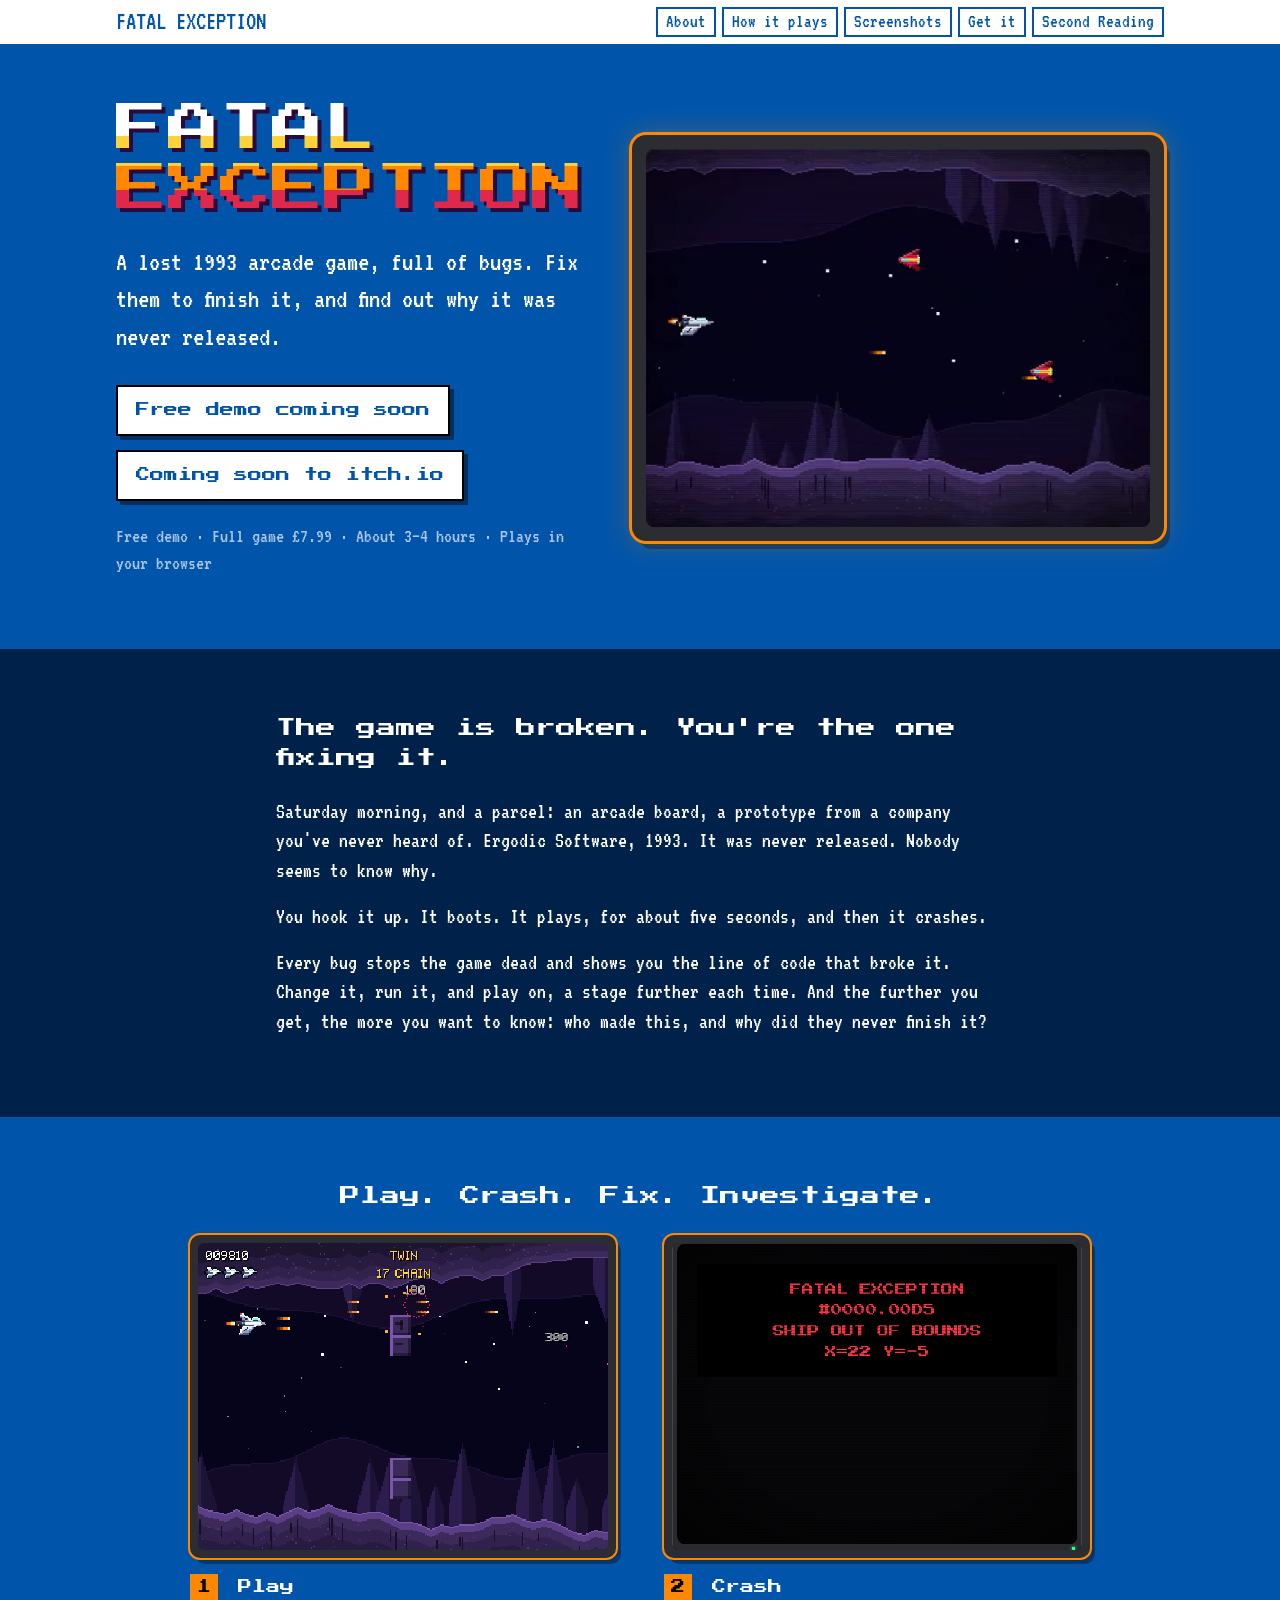
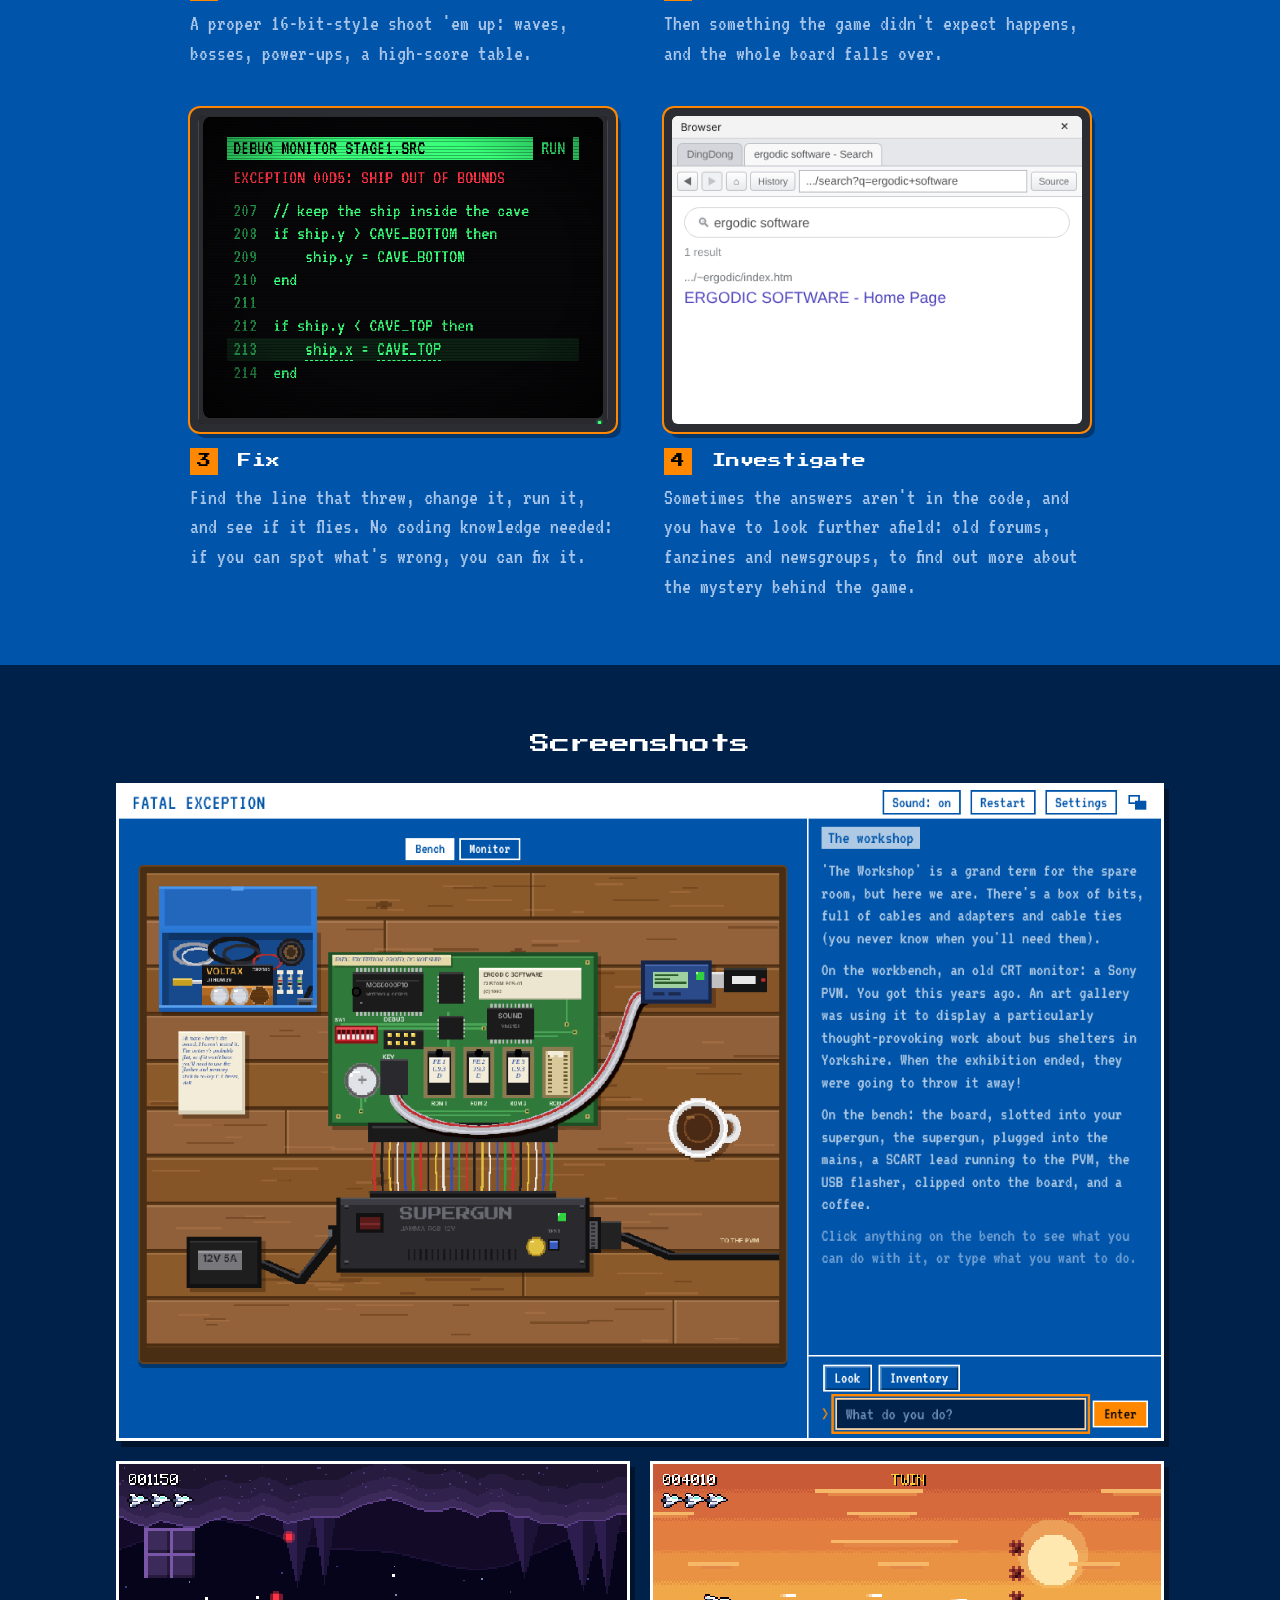
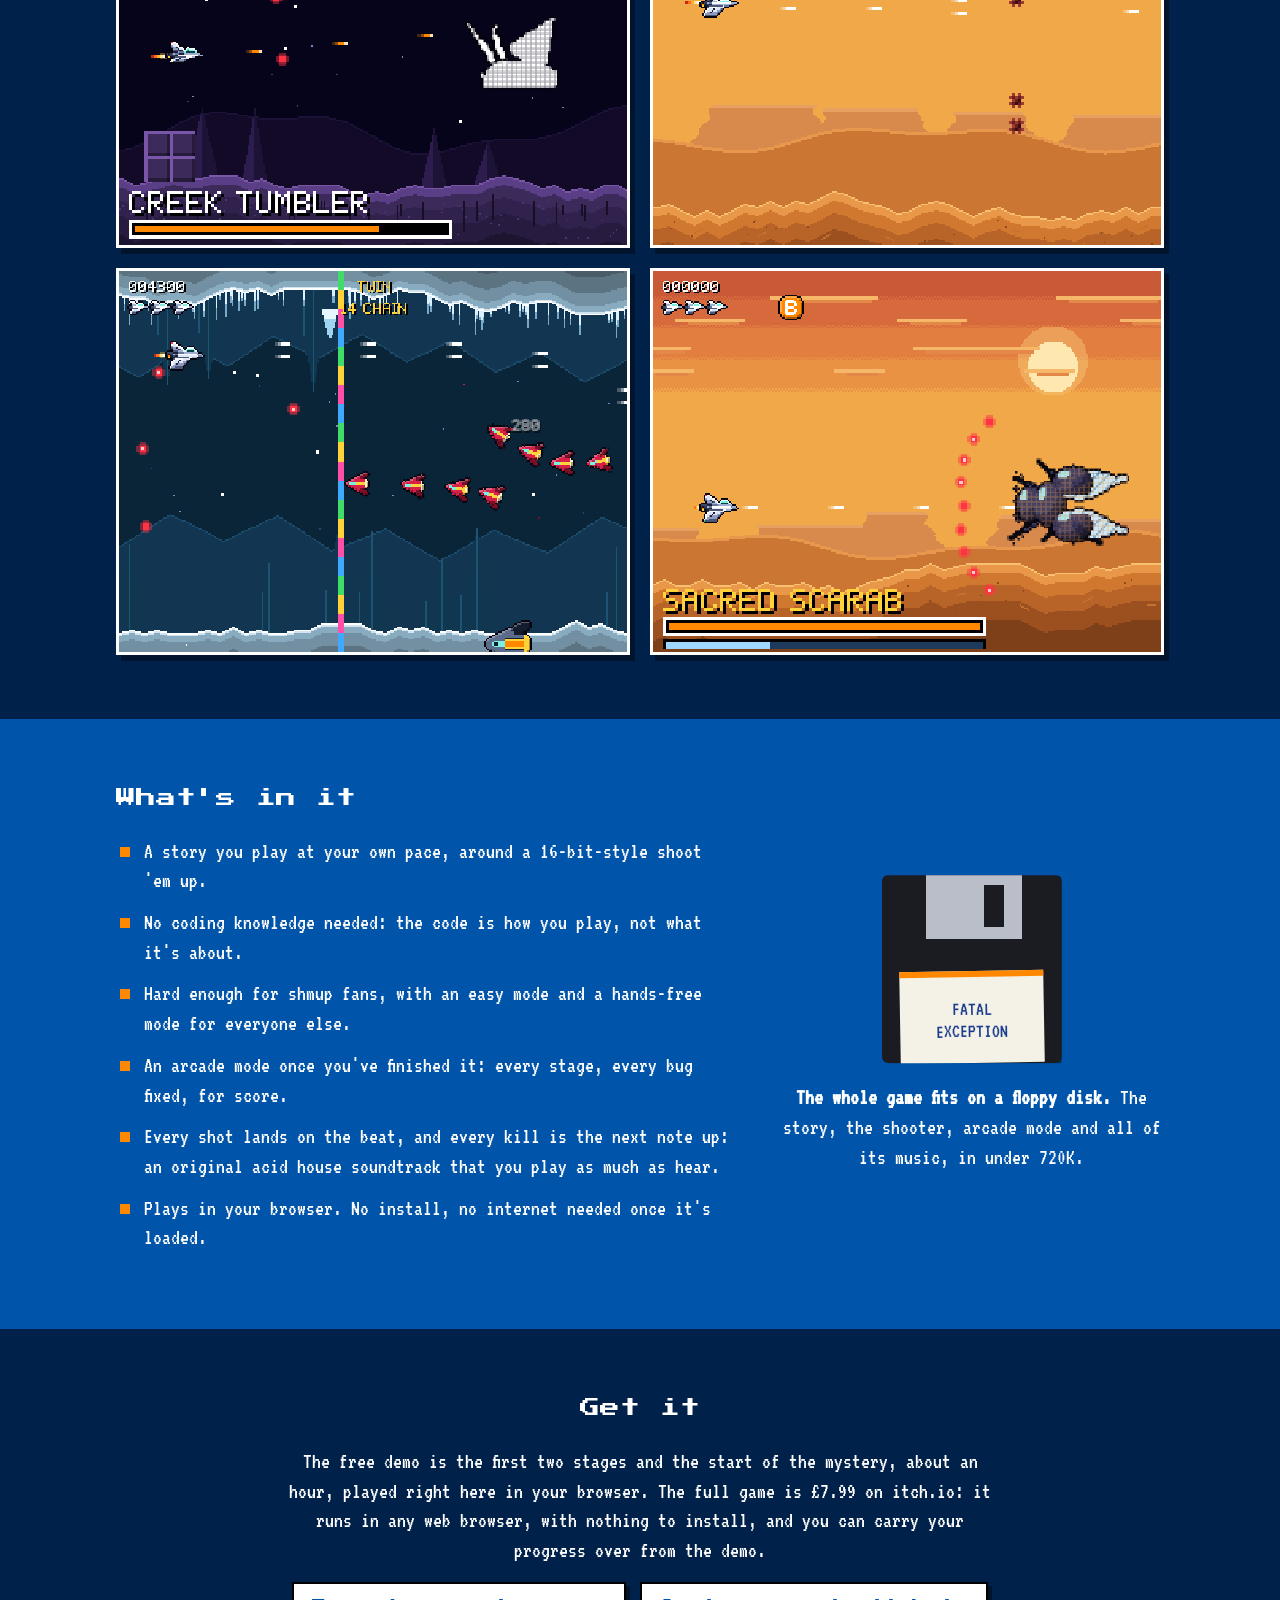
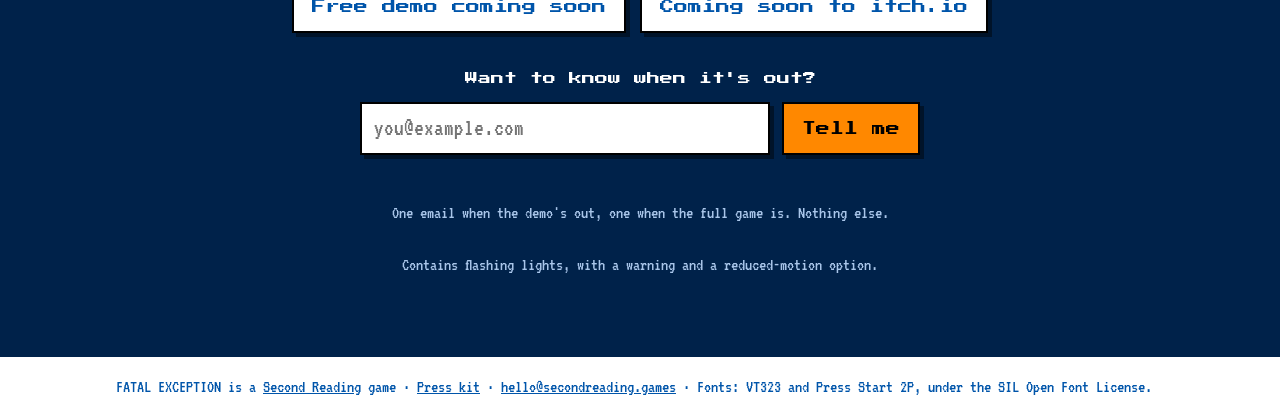
==== fatal-exception/index.html @ 5133e598 "Fatal Exception: an email sign-up under Get it The address is checked in the page (shape, and common" ====
<!DOCTYPE html>
<html lang="en-GB">
<head>
<meta charset="utf-8">
<meta name="viewport" content="width=device-width, initial-scale=1">
<title>FATAL EXCEPTION</title>
<meta name="description" content="A lost 1993 arcade game, full of bugs. Fix them to finish it, and find out why it was never released. A story game around a 16-bit-style shoot 'em up.">
<meta property="og:title" content="FATAL EXCEPTION">
<meta property="og:description" content="A lost 1993 arcade game, full of bugs. Fix them to finish it.">
<meta property="og:type" content="website">
<meta property="og:url" content="https://secondreading.games/fatal-exception/">
<meta property="og:image" content="https://secondreading.games/fatal-exception/shots/share.png">
<meta property="og:image:width" content="1200">
<meta property="og:image:height" content="630">
<meta name="twitter:card" content="summary_large_image">
<link rel="canonical" href="https://secondreading.games/fatal-exception/">
<link rel="icon" href="favicon.svg" type="image/svg+xml">
<link rel="stylesheet" href="style.css">
</head>
<body>

<header class="bar">
  <div class="wrap bar-in">
    <span class="bar-title">FATAL EXCEPTION</span>
    <nav aria-label="On this page">
      <a href="#about">About</a>
      <a href="#how">How it plays</a>
      <a href="#shots">Screenshots</a>
      <a href="#get">Get it</a>
      <a href="../">Second Reading</a>
    </nav>
  </div>
</header>

<main>

<section class="hero">
  <div class="wrap hero-in">
    <div class="hero-text">
      <h1 class="logo">FATAL<br>EXCEPTION</h1>
      <p class="tagline">A lost 1993 arcade game, full of bugs. Fix them to finish it, and find out why it was never released.</p>
      <p class="cta">
        <!-- The demo's button: tools/publish-demo.sh (the "Publish the demo" action) rewrites every
             line with data-demo on it, here and in #get, when the demo goes up or comes down. -->
        <a class="btn soon" data-demo href="#get" aria-disabled="true">Free demo coming soon</a>
        <!-- When the itch.io page is live: put its address in href, take out aria-disabled and the
             "soon" class, and change the words to "Buy it on itch.io" (and the same in #get below). -->
        <a class="btn soon" id="itch" href="#get" aria-disabled="true">Coming soon to itch.io</a>
      </p>
      <p class="facts">Free demo &middot; Full game &pound;7.99 &middot; About 3&ndash;4 hours &middot; Plays in your browser</p>
    </div>
    <figure class="crt">
      <!-- Made by tools/site-video.js in the game's repo. Silent, so it can play by itself. -->
      <video id="loop" width="640" height="480" poster="shots/title.png" autoplay muted loop playsinline preload="metadata"
        aria-label="The game on its monitor: the ship flies into the cave roof and the board crashes; one line of code is changed and run; the ship flies on, to the first boss.">
        <source src="shots/loop.webm" type="video/webm">
        <source src="shots/loop.mp4" type="video/mp4">
        <img src="shots/title.png" width="640" height="480" alt="The title screen: FATAL EXCEPTION, INSERT COIN, copyright Ergodic Software 1993.">
      </video>
    </figure>
  </div>
</section>

<section class="band" id="about">
  <div class="wrap prose">
    <h2>The game is broken. You're the one fixing it.</h2>
    <p>Saturday morning, and a parcel: an arcade board, a prototype from a company you've never heard of. Ergodic Software, 1993. It was never released. Nobody seems to know why.</p>
    <p>You hook it up. It boots. It plays, for about five seconds, and then it crashes.</p>
    <p>Every bug stops the game dead and shows you the line of code that broke it. Change it, run it, and play on, a stage further each time. And the further you get, the more you want to know: who made this, and why did they never finish it?</p>
  </div>
</section>

<section id="how">
  <div class="wrap">
    <h2 class="center">Play. Crash. Fix. Investigate.</h2>
    <ol class="steps">
      <li>
        <figure class="crt small"><img src="shots/stage1.png" width="640" height="480" loading="lazy" alt="Stage 1: the ship flies through a purple cave, shooting a wave of enemy fighters."></figure>
        <h3><span>1</span> Play</h3>
        <p>A proper 16-bit-style shoot 'em up: waves, bosses, power-ups, a high-score table.</p>
      </li>
      <li>
        <figure class="crt small"><img src="shots/crash.png" width="797" height="614" loading="lazy" alt="The monitor, black, with a red error: FATAL EXCEPTION, SHIP OUT OF BOUNDS."></figure>
        <h3><span>2</span> Crash</h3>
        <p>Then something the game didn't expect happens, and the whole board falls over.</p>
      </li>
      <li>
        <figure class="crt small"><img src="shots/fix.png" width="797" height="614" loading="lazy" alt="The debug monitor showing a few lines of simple code, one of them highlighted."></figure>
        <h3><span>3</span> Fix</h3>
        <p>Find the line that threw, change it, run it, and see if it flies. No coding knowledge needed: if you can spot what's wrong, you can fix it.</p>
      </li>
      <li>
        <figure class="crt small web"><img src="shots/search.png" width="472" height="229" loading="lazy" alt="An old web browser searching for Ergodic Software: one result, the company's home page."></figure>
        <h3><span>4</span> Investigate</h3>
        <p>Sometimes the answers aren't in the code, and you have to look further afield: old forums, fanzines and newsgroups, to find out more about the mystery behind the game.</p>
      </li>
    </ol>
  </div>
</section>

<section class="band" id="shots">
  <div class="wrap">
    <h2 class="center">Screenshots</h2>
    <div class="gallery">
      <a href="shots/bench.png" class="wide"><img src="shots/bench.png" width="1280" height="800" loading="lazy" alt="The workbench from above: the arcade board, a supergun, a USB flasher, a box of bits and a coffee, with the story told alongside."></a>
      <a href="shots/boss1.png" class="crt-link"><img src="shots/boss1.png" width="640" height="480" loading="lazy" alt="Stage 1's boss, the Creek Tumbler, a pale cave snail, with its health bar along the bottom."></a>
      <a href="shots/desert.png" class="crt-link"><img src="shots/desert.png" width="640" height="480" loading="lazy" alt="Stage 2, the desert at sunset: a wall of mines with a gap in the middle."></a>
      <a href="shots/ice.png" class="crt-link"><img src="shots/ice.png" width="640" height="480" loading="lazy" alt="Stage 3, an ice cavern with icicles, and a band of colours sweeping across the screen."></a>
      <a href="shots/boss2.png" class="crt-link"><img src="shots/boss2.png" width="640" height="480" loading="lazy" alt="Stage 2's boss, the Sacred Scarab, wing cases open, spraying an arc of shots."></a>
    </div>
  </div>
</section>

<section id="features">
  <div class="wrap two">
    <div class="prose">
      <h2>What's in it</h2>
      <ul class="ticks">
        <li>A story you play at your own pace, around a 16-bit-style shoot 'em up.</li>
        <li>No coding knowledge needed: the code is how you play, not what it's about.</li>
        <li>Hard enough for shmup fans, with an easy mode and a hands-free mode for everyone else.</li>
        <li>An arcade mode once you've finished it: every stage, every bug fixed, for score.</li>
        <li>Every shot lands on the beat, and every kill is the next note up: an original acid house soundtrack that you play as much as hear.</li>
        <li>Plays in your browser. No install, no internet needed once it's loaded.</li>
      </ul>
    </div>
    <aside class="floppy" aria-label="Size">
      <div class="disk" aria-hidden="true"><span class="shutter"></span><span class="label">FATAL<br>EXCEPTION</span></div>
      <p><strong>The whole game fits on a floppy disk.</strong> The story, the shooter, arcade mode and all of its music, in under 720K.</p>
    </aside>
  </div>
</section>

<section class="band" id="get">
  <div class="wrap prose center">
    <h2>Get it</h2>
    <p>The free demo is the first two stages and the start of the mystery, about an hour, played right here in your browser. The full game is &pound;7.99 on itch.io: it runs in any web browser, with nothing to install, and you can carry your progress over from the demo.</p>
    <p class="cta">
      <a class="btn soon" data-demo href="#get" aria-disabled="true">Free demo coming soon</a>
      <a class="btn soon" href="#get" aria-disabled="true">Coming soon to itch.io</a>
    </p>
    <!-- The sign-up: each address is emailed to hello@secondreading.games by FormSubmit (formsubmit.co),
         a form-to-email relay; there's no list anywhere but that inbox. The script at the foot of the
         page checks the address and sends it without leaving the page; without scripts it posts as
         an ordinary form and comes back to #signed-up. -->
    <form class="signup" id="signup" action="https://formsubmit.co/hello@secondreading.games" method="POST" novalidate>
      <label for="signup-email">Want to know when it's out?</label>
      <div class="signup-row">
        <input type="email" id="signup-email" name="email" required autocomplete="email" inputmode="email" maxlength="254" placeholder="you@example.com" aria-describedby="signup-msg signup-note">
        <button class="btn" type="submit">Tell me</button>
      </div>
      <input type="hidden" name="_subject" value="Fatal Exception sign-up">
      <input type="hidden" name="_template" value="table">
      <input type="hidden" name="_captcha" value="false">
      <input type="hidden" name="_next" value="https://secondreading.games/fatal-exception/#signed-up">
      <input type="text" name="_honey" class="honey" tabindex="-1" autocomplete="off" aria-hidden="true">
      <p class="signup-msg" id="signup-msg" role="status" aria-live="polite"></p>
      <p class="small" id="signup-note">One email when the demo's out, one when the full game is. Nothing else.</p>
    </form>
    <p class="signed-up" id="signed-up">You're on the list. Thanks!</p>
    <p class="small">Contains flashing lights, with a warning and a reduced-motion option.</p>
  </div>
</section>

</main>

<footer class="foot">
  <div class="wrap">
    <p>FATAL EXCEPTION is a <a href="../">Second Reading</a> game &middot; <a href="press/">Press kit</a> &middot; <a href="mailto:hello@secondreading.games">hello@secondreading.games</a> &middot; Fonts: VT323 and Press Start 2P, under the SIL Open Font License.</p>
  </div>
</footer>

<script>
// Anyone who's asked for less motion gets the title screen, and a play button.
(function(){ var v = document.getElementById('loop');
  if(v && matchMedia('(prefers-reduced-motion: reduce)').matches){ v.removeAttribute('autoplay'); v.pause(); v.controls = true; } })();

// The sign-up: check the address, then send it without leaving the page.
(function(){
  var form = document.getElementById('signup'); if(!form || !window.fetch) return;
  var box = document.getElementById('signup-email'), msg = document.getElementById('signup-msg'), btn = form.querySelector('button');
  // Slips worth catching before they go: a mistyped ending or a well-known domain a letter out.
  var ENDS = {con:'com', cmo:'com', ocm:'com', vom:'com', comm:'com', coma:'com', 'co.k':'co.uk', 'co,uk':'co.uk', couk:'co.uk', nte:'net', ent:'net', ogr:'org'};
  var DOMAINS = {'gamil.com':'gmail.com', 'gmial.com':'gmail.com', 'gmai.com':'gmail.com', 'gmail.co':'gmail.com', 'gnail.com':'gmail.com', 'googlemail.co':'googlemail.com',
    'hotmial.com':'hotmail.com', 'hotmai.com':'hotmail.com', 'hotmail.co':'hotmail.com', 'outlok.com':'outlook.com', 'outloo.com':'outlook.com',
    'yaho.com':'yahoo.com', 'yahooo.com':'yahoo.com', 'icloud.co':'icloud.com', 'iclod.com':'icloud.com'};
  function say(text, bad){ msg.textContent = text; msg.className = 'signup-msg' + (bad ? ' bad' : ''); box.setAttribute('aria-invalid', bad ? 'true' : 'false'); }
  // What's wrong with it, or '' if it looks like an address. (Only its owner can prove it's real.)
  function wrong(v){
    if(!v) return 'Type your email address first.';
    if(/\s/.test(v)) return "There's a space in that.";
    if(v.split('@').length !== 2) return 'That needs one @ in it, like you@example.com.';
    var name = v.split('@')[0], dom = v.split('@')[1];
    if(!name) return "There's nothing before the @.";
    if(!/^[a-z0-9.!#$%&'*+\/=?^_`{|}~-]+$/i.test(name) || /^\.|\.$|\.\./.test(name)) return "The part before the @ doesn't look right.";
    if(!/^[a-z0-9-]+(\.[a-z0-9-]+)+$/i.test(dom) || /(^|\.)-|-(\.|$)/.test(dom) || !/\.[a-z]{2,}$/i.test(dom)) return "The part after the @ doesn't look right: it should end like example.com.";
    if(DOMAINS[dom]) return 'Did you mean ' + name + '@' + DOMAINS[dom] + '?';
    for(var e in ENDS) if(dom.slice(-e.length - 1) === '.' + e) return 'Did you mean ' + name + '@' + dom.slice(0, -e.length) + ENDS[e] + '?';
    return '';
  }
  box.addEventListener('input', function(){ if(msg.className.indexOf('bad') >= 0) say(''); });
  form.addEventListener('submit', function(ev){
    ev.preventDefault();
    var v = box.value.trim().toLowerCase(), w = wrong(v);
    if(w){ say(w, true); box.focus(); return; }
    if(form.elements._honey.value) return say("You're on the list. Thanks!");      // a robot: say nothing's wrong, send nothing
    box.value = v; btn.disabled = true; say('Sending...');
    fetch(form.action.replace('formsubmit.co/', 'formsubmit.co/ajax/'), {method: 'POST', headers: {'Content-Type': 'application/json', 'Accept': 'application/json'},
      body: JSON.stringify({email: v, _subject: form.elements._subject.value, _template: 'table', _captcha: 'false'})})
      .then(function(r){ return r.json().then(function(j){ if(!r.ok || String(j.success) !== 'true') throw new Error(j.message || r.status); }); })
      .then(function(){ form.hidden = true; var done = document.getElementById('signed-up'); done.className = 'signed-up show'; done.setAttribute('role', 'status'); })
      .catch(function(){ btn.disabled = false; say("That didn't send. Try again in a moment, or email hello@secondreading.games.", true); });
  });
})();
</script>

</body>
</html>
---- fatal-exception/style.css ----
/* FATAL EXCEPTION promo page. The game's own look: Amiga Workbench blue, white and orange,
   VT323 for text and Press Start 2P for arcade lettering (fonts/, SIL Open Font License). */
@font-face{font-family:'VT323';font-display:swap;src:url(fonts/vt323-latin-400-normal.woff2) format('woff2')}
@font-face{font-family:'Press Start 2P';font-display:swap;src:url(fonts/press-start-2p-latin-400-normal.woff2) format('woff2')}

:root{
  --blue:#0055aa; --deep:#00224a; --white:#ffffff; --orange:#ff8800; --dim:#a9c6ea;
  --crt:#0b0b0f; --bezel:#2b2d33;
}
*{box-sizing:border-box}
html{background:var(--blue);scroll-behavior:smooth;font-variant-ligatures:none}
@media (prefers-reduced-motion: reduce){ html{scroll-behavior:auto} }
body{margin:0;background:var(--blue);color:var(--white);font:22px/1.35 'VT323',ui-monospace,monospace}
img{max-width:100%;height:auto;display:block}
a{color:var(--white)}
a:focus-visible,.btn:focus-visible{outline:3px solid var(--orange);outline-offset:3px}
.wrap{max-width:1080px;margin:0 auto;padding:0 16px}
h2{font-family:'Press Start 2P',monospace;font-size:20px;line-height:1.5;font-weight:400;margin:0 0 24px}
h3{font-family:'Press Start 2P',monospace;font-size:14px;font-weight:400;margin:16px 0 8px}
.center{text-align:center}
.small{font-size:18px;color:var(--dim)}
section{padding:64px 0}
.band{background:var(--deep)}

/* The title bar, like the game's. */
.bar{background:var(--white);color:var(--blue);position:sticky;top:0;z-index:2}
.bar-in{display:flex;align-items:center;gap:16px;min-height:44px}
.bar-title{font-size:26px;flex:1;white-space:nowrap}
.bar nav{display:flex;gap:6px;flex-wrap:wrap;justify-content:flex-end}
.bar nav a{color:var(--blue);text-decoration:none;border:2px solid var(--blue);padding:0 8px;font-size:19px}
.bar nav a:hover{background:var(--blue);color:var(--white)}

/* The hero: the logo lettered like the title screen's, and the title screen on a CRT. */
.hero{padding:56px 0 72px}
.hero-in{display:grid;grid-template-columns:1fr 1.15fr;gap:48px;align-items:center}
.logo{font-family:'Press Start 2P',monospace;font-weight:400;font-size:52px;line-height:1.15;margin:0 0 24px;
  background:linear-gradient(#fff 0 30%,#ffd23c 30% 55%,#ff8800 55% 75%,#e0284a 75%);
  -webkit-background-clip:text;background-clip:text;color:transparent;
  filter:drop-shadow(4px 4px 0 #2a0a3a)}
.tagline{font-size:28px;margin:0 0 28px}
.cta{margin:0;display:flex;flex-wrap:wrap;gap:14px}
.center .cta{justify-content:center}
.facts{margin:22px 0 0;font-size:20px;color:var(--dim)}
.btn{display:inline-block;font-family:'Press Start 2P',monospace;font-size:14px;text-decoration:none;
  background:var(--orange);color:#000;padding:14px 18px;border:2px solid #000;box-shadow:4px 4px 0 rgba(0,0,0,.45)}
.btn:hover{transform:translate(-1px,-1px);box-shadow:5px 5px 0 rgba(0,0,0,.45)}
.btn.soon{background:var(--white);color:var(--blue);cursor:default}
.btn.soon:hover{transform:none;box-shadow:4px 4px 0 rgba(0,0,0,.45)}

/* A CRT frame round the game's own screenshots. */
.crt{margin:0;background:var(--bezel);padding:14px;border-radius:14px;
  box-shadow:0 0 0 3px var(--orange),0 0 28px rgba(255,136,0,.35),6px 8px 0 rgba(0,0,0,.35)}
.crt img{border-radius:8px;image-rendering:pixelated;width:100%;background:var(--crt)}
.crt video{display:block;width:100%;height:auto;aspect-ratio:4/3;border-radius:8px;background:var(--crt)}
.crt.small{padding:8px;border-radius:10px;box-shadow:0 0 0 2px var(--orange),5px 6px 0 rgba(0,0,0,.35)}
.crt.small img{aspect-ratio:4/3;object-fit:cover;border-radius:6px}
/* The browser shot is a strip off the top of the page: the rest of the page is white. */
.crt.small.web img{object-fit:contain;object-position:top;background:#fff;image-rendering:auto}

.prose{max-width:760px}
.prose.center{margin:0 auto}
.prose p{margin:0 0 16px}
#about .prose{margin:0 auto}

/* Play. Crash. Fix. */
.steps{list-style:none;margin:0 auto;padding:0;display:grid;grid-template-columns:repeat(2,1fr);gap:40px 48px;max-width:900px}
.steps h3 span{display:inline-block;background:var(--orange);color:#000;padding:4px 7px;margin-right:6px}
.steps p{margin:0;color:var(--dim)}

/* Screenshots. */
.gallery{display:grid;grid-template-columns:repeat(2,1fr);gap:20px}
.gallery a{display:block;border:3px solid var(--white);box-shadow:5px 6px 0 rgba(0,0,0,.4);background:#000}
.gallery a:hover{border-color:var(--orange)}
.gallery .wide{grid-column:1/-1}
.gallery .crt-link img{image-rendering:pixelated;width:100%}

/* What's in it, and the floppy. */
.two{display:grid;grid-template-columns:1.6fr 1fr;gap:48px;align-items:center}
.ticks{list-style:none;padding:0;margin:0}
.ticks li{padding-left:28px;position:relative;margin:0 0 12px}
.ticks li::before{content:'';position:absolute;left:4px;top:.45em;width:10px;height:10px;background:var(--orange)}
.floppy{text-align:center}
.floppy p{margin:20px 0 0}
.disk{position:relative;width:180px;height:188px;margin:0 auto;background:#1b1b22;border-radius:6px 6px 6px 6px;
  box-shadow:6px 8px 0 rgba(0,0,0,.35);clip-path:polygon(0 0,100% 0,100% 100%,0 100%,0 8%)}
.disk .shutter{position:absolute;left:44px;top:0;width:96px;height:64px;background:#b9bec8}
.disk .shutter::after{content:'';position:absolute;left:58px;top:10px;width:20px;height:42px;background:#1b1b22}
.disk .label{position:absolute;left:18px;right:18px;bottom:0;height:92px;background:#f4f1e6;color:#1d3d8f;
  font:20px/1.1 'VT323',monospace;display:flex;align-items:center;justify-content:center;transform:rotate(-1deg);
  border-top:6px solid var(--orange)}

.foot{background:var(--white);color:var(--blue);padding:18px 0;font-size:18px}
.foot p{margin:0}

@media (max-width:860px){
  .hero-in,.two{grid-template-columns:1fr;gap:32px}
  .steps{grid-template-columns:1fr;max-width:480px;margin:0 auto}
  .logo{font-size:38px}
}
@media (max-width:560px){
  body{font-size:20px}
  section{padding:44px 0}
  .bar-in{flex-wrap:wrap;padding-top:6px;padding-bottom:6px}
  .bar-title{font-size:22px}
  .logo{font-size:28px}
  .tagline{font-size:24px}
  h2{font-size:15px}
  .gallery{grid-template-columns:1fr}
  .btn{font-size:12px}
}
.foot a{color:var(--blue)}

/* The press kit. */
.kit{max-width:860px;margin:0 auto}
.kit h2{margin-top:48px}
.kit h2:first-child{margin-top:0}
.kit dl{display:grid;grid-template-columns:max-content 1fr;gap:6px 24px;margin:0}
.kit dt{color:var(--dim)}
.kit dd{margin:0}
.kit .gallery{margin-top:8px}
.kit ul{padding-left:22px;margin:0 0 16px}
@media (max-width:560px){ .kit dl{grid-template-columns:1fr;gap:0} .kit dd{margin:0 0 10px} }

/* The sign-up. */
.signup{margin:36px auto 28px;max-width:560px}
.signup label{display:block;font-family:'Press Start 2P',monospace;font-size:13px;line-height:1.5;margin:0 0 14px}
.signup-row{display:flex;gap:12px;flex-wrap:wrap;justify-content:center}
.signup input[type=email]{flex:1 1 260px;min-width:0;font:24px/1.2 'VT323',ui-monospace,monospace;padding:10px 12px;color:#000;background:var(--white);
  border:2px solid #000;box-shadow:4px 4px 0 rgba(0,0,0,.45);border-radius:0}
.signup input[type=email]:focus-visible{outline:3px solid var(--orange);outline-offset:3px}
.signup input[aria-invalid=true]{border-color:#e0284a}
.signup button{cursor:pointer}
.signup button:disabled{opacity:.6;cursor:default}
.signup-msg{min-height:1.35em;margin:14px 0 6px}
.signup-msg.bad{color:#ffd23c}
.signup .honey{position:absolute;left:-9999px;width:1px;height:1px;opacity:0}
.signed-up{display:none;font-family:'Press Start 2P',monospace;font-size:14px;line-height:1.6;color:#ffd23c;margin:36px 0 28px}
.signed-up:target,.signed-up.show{display:block}
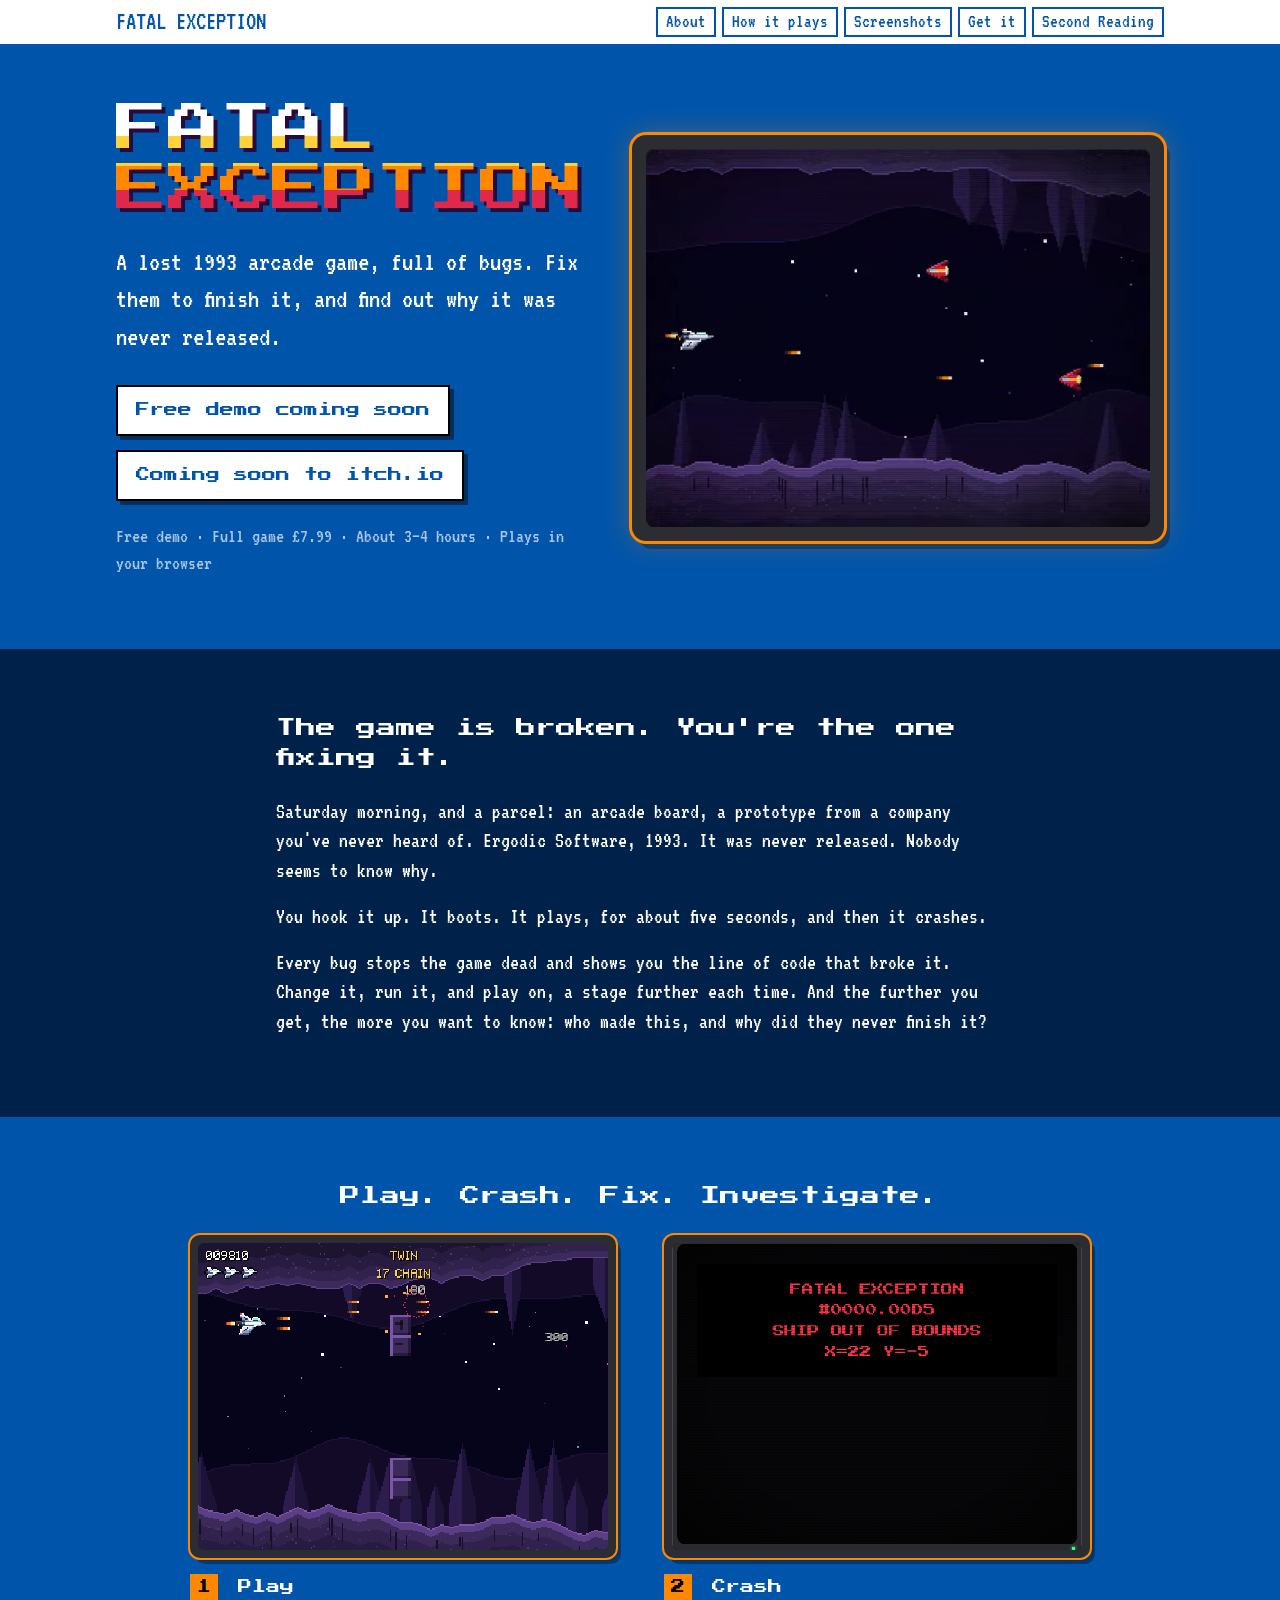
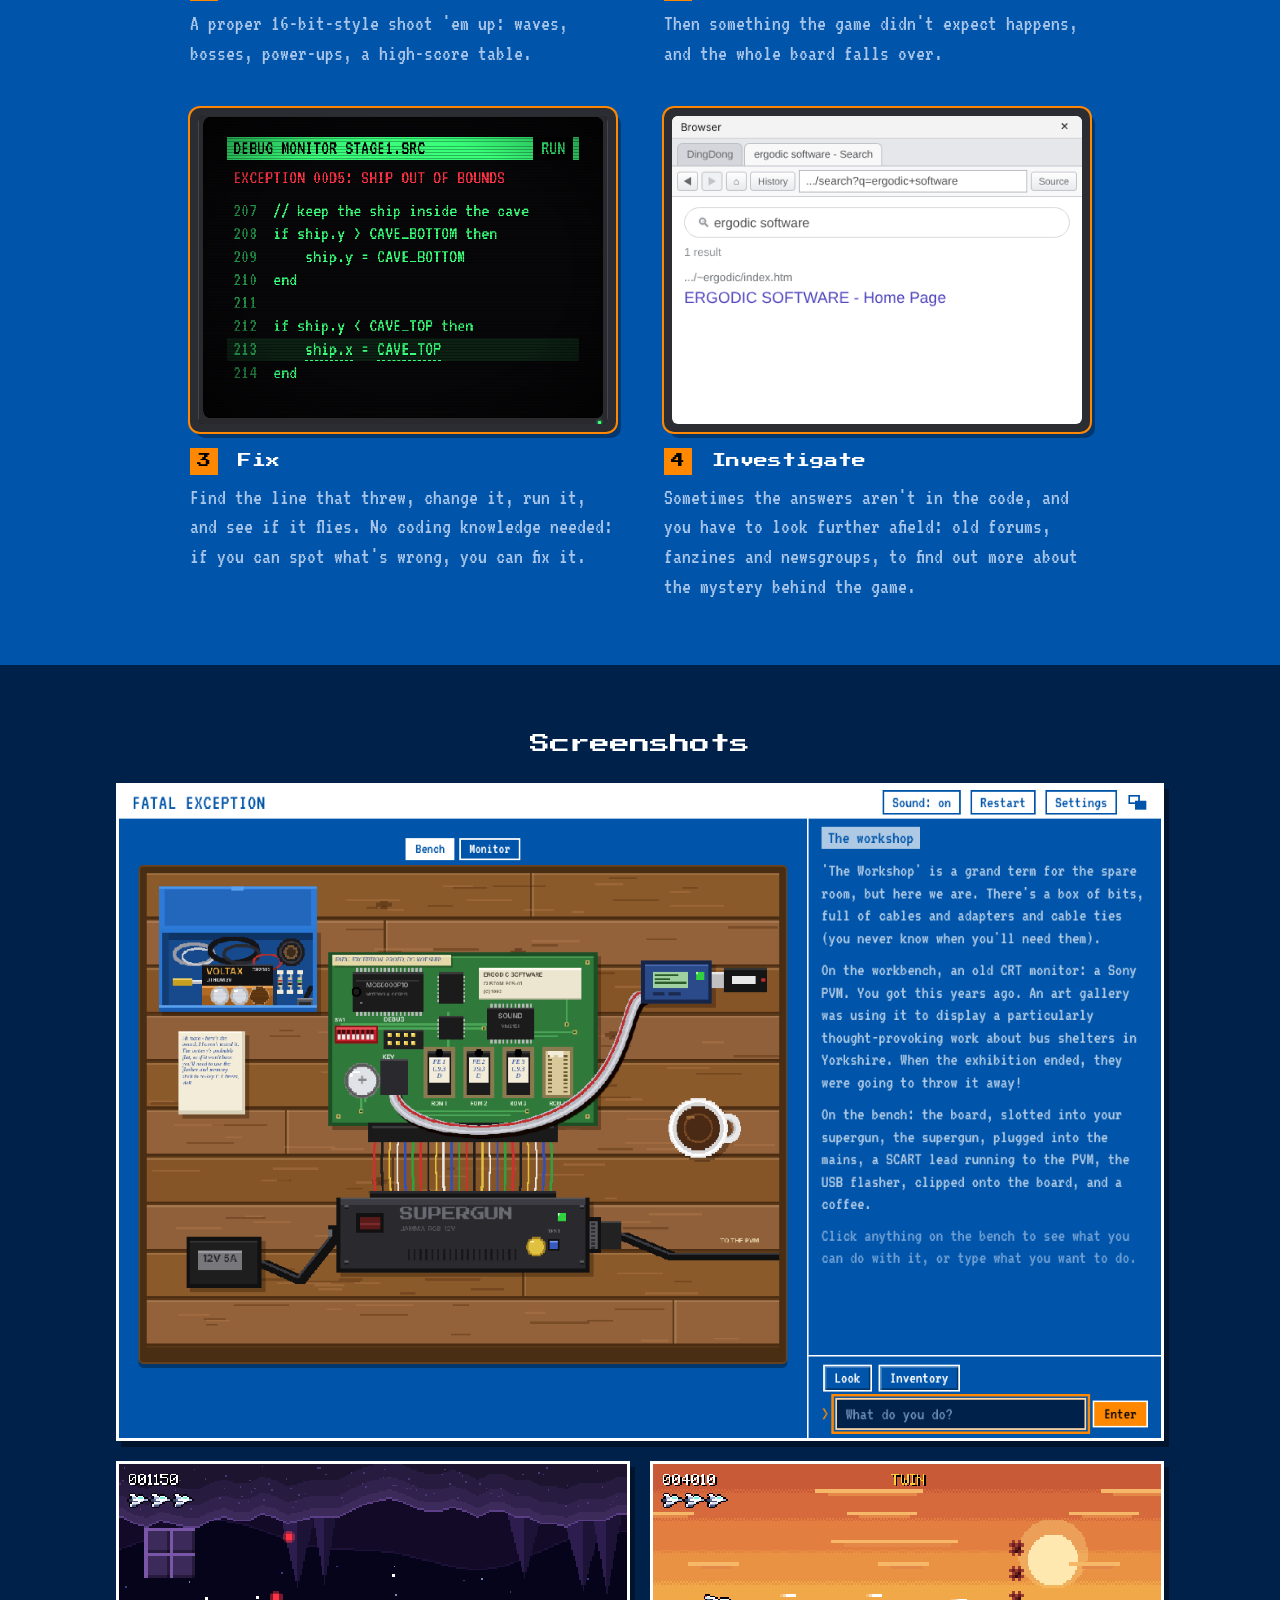
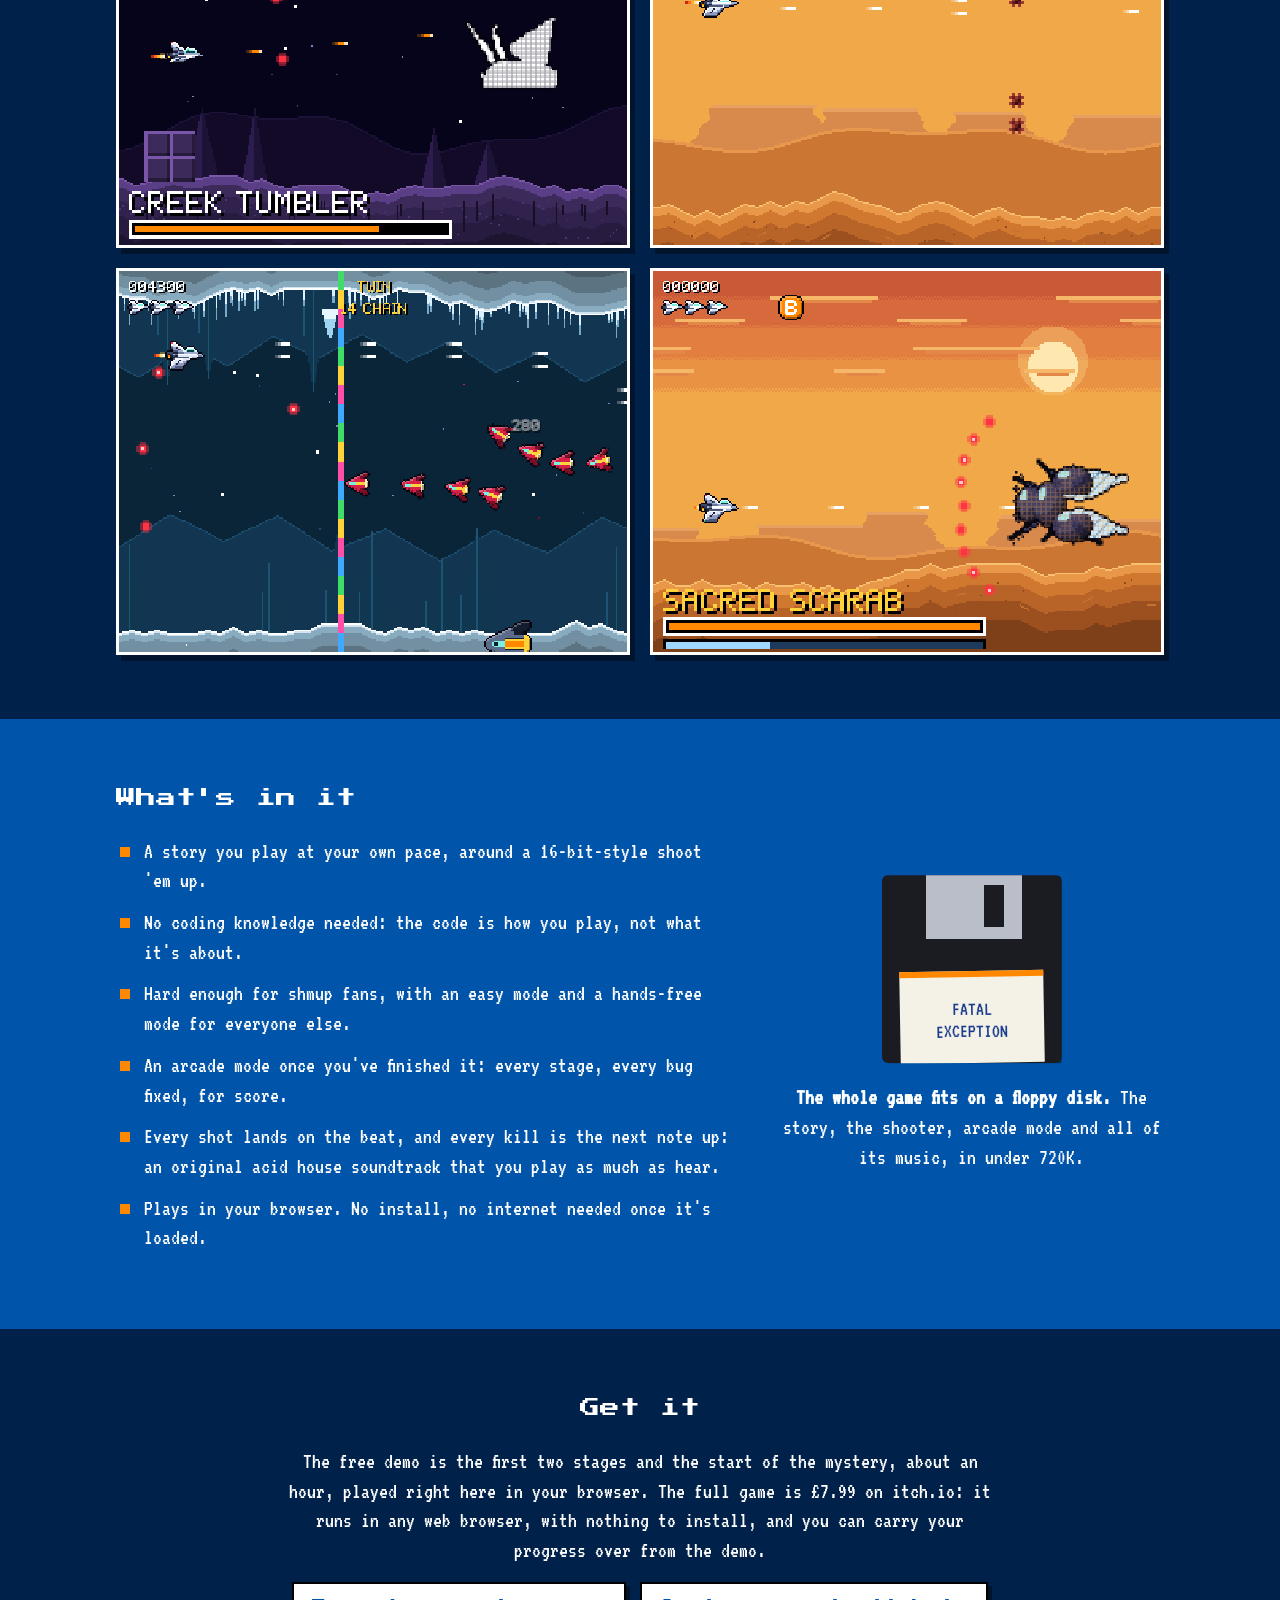
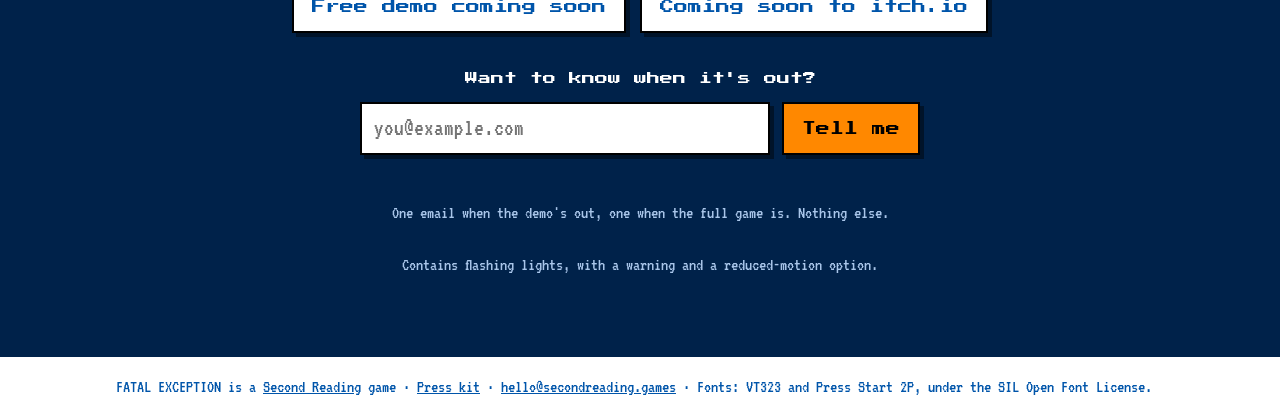
==== commit f265c8b0: "Sign-up: FormSubmit's alias in place of the address Co-Authored-By: Claude Fable 5.2 <noreply@anthro" ====
--- a/fatal-exception/index.html
+++ b/fatal-exception/index.html
@@ -143,7 +143,7 @@
          a form-to-email relay; there's no list anywhere but that inbox. The script at the foot of the
          page checks the address and sends it without leaving the page; without scripts it posts as
          an ordinary form and comes back to #signed-up. -->
-    <form class="signup" id="signup" action="https://formsubmit.co/hello@secondreading.games" method="POST" novalidate>
+    <form class="signup" id="signup" action="https://formsubmit.co/09f0350fe349dd88ffb7ffee1317fd36" method="POST" novalidate>
       <label for="signup-email">Want to know when it's out?</label>
       <div class="signup-row">
         <input type="email" id="signup-email" name="email" required autocomplete="email" inputmode="email" maxlength="254" placeholder="you@example.com" aria-describedby="signup-msg signup-note">
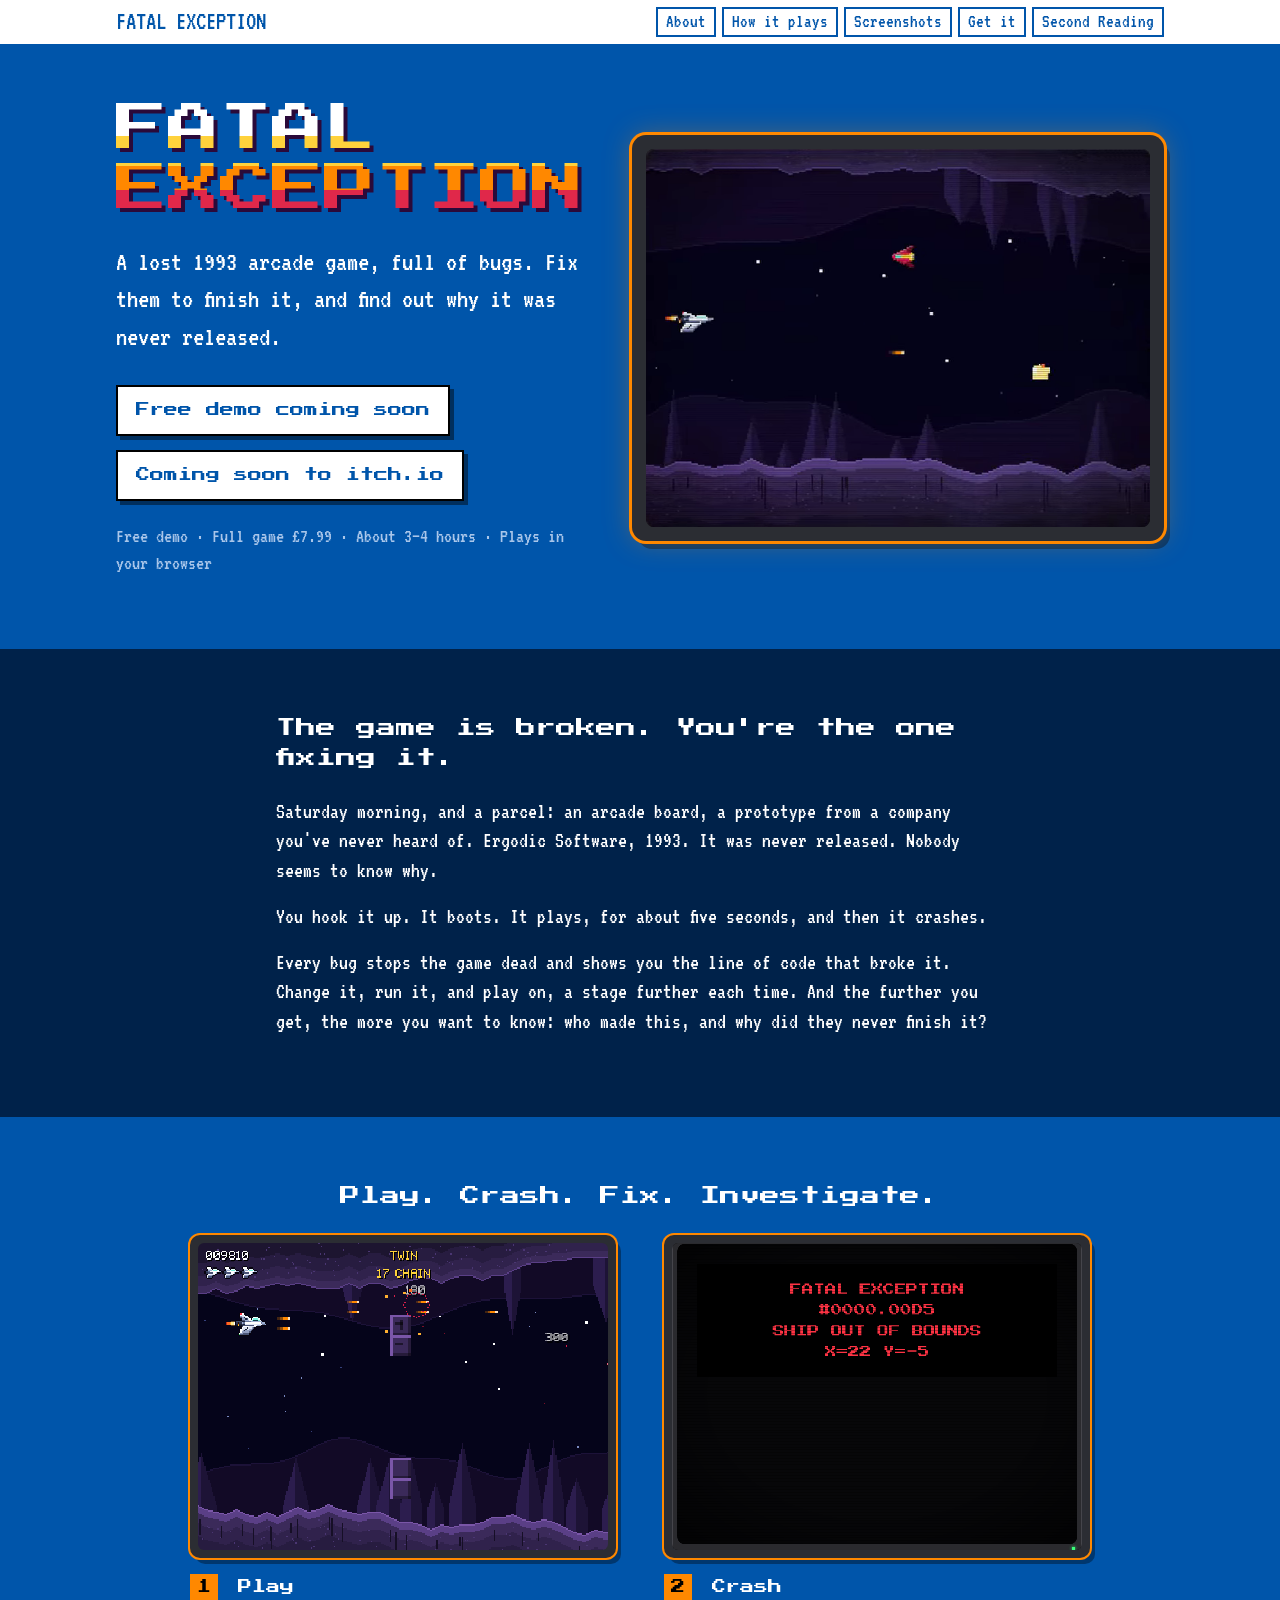
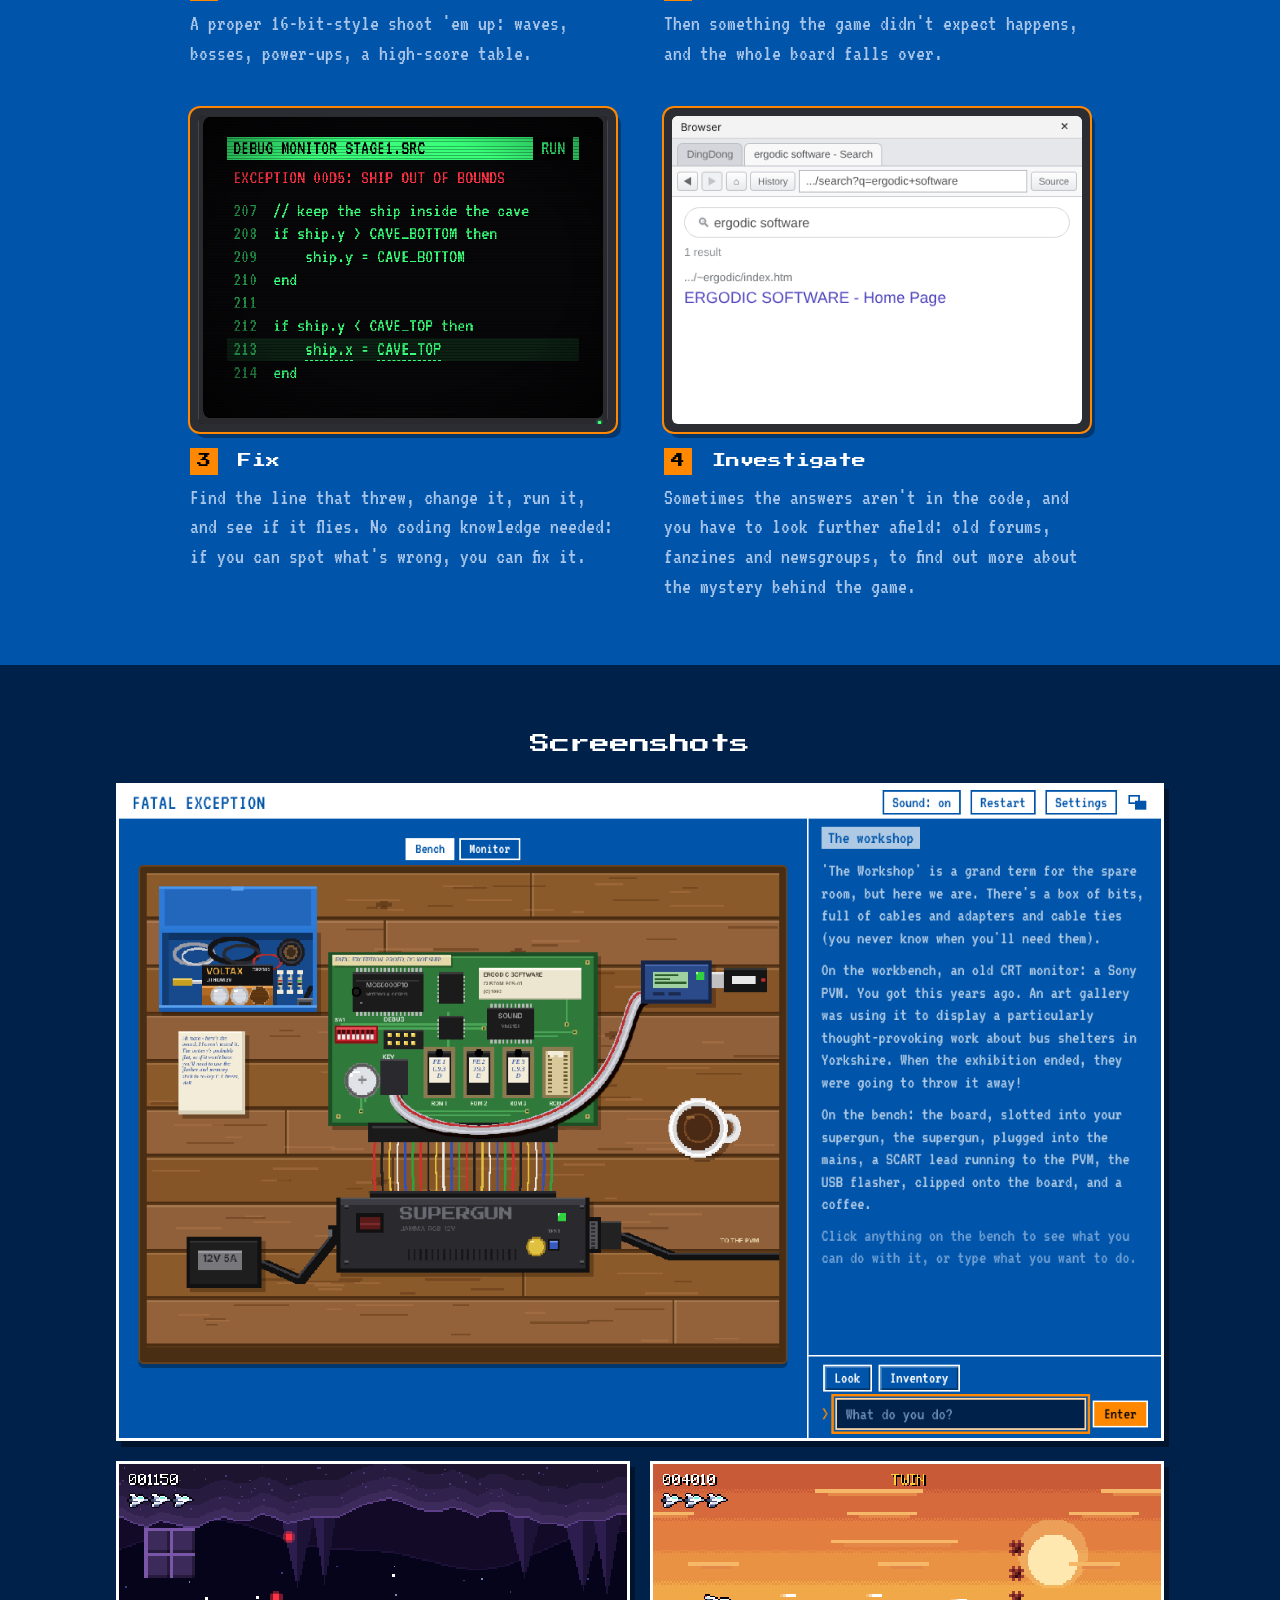
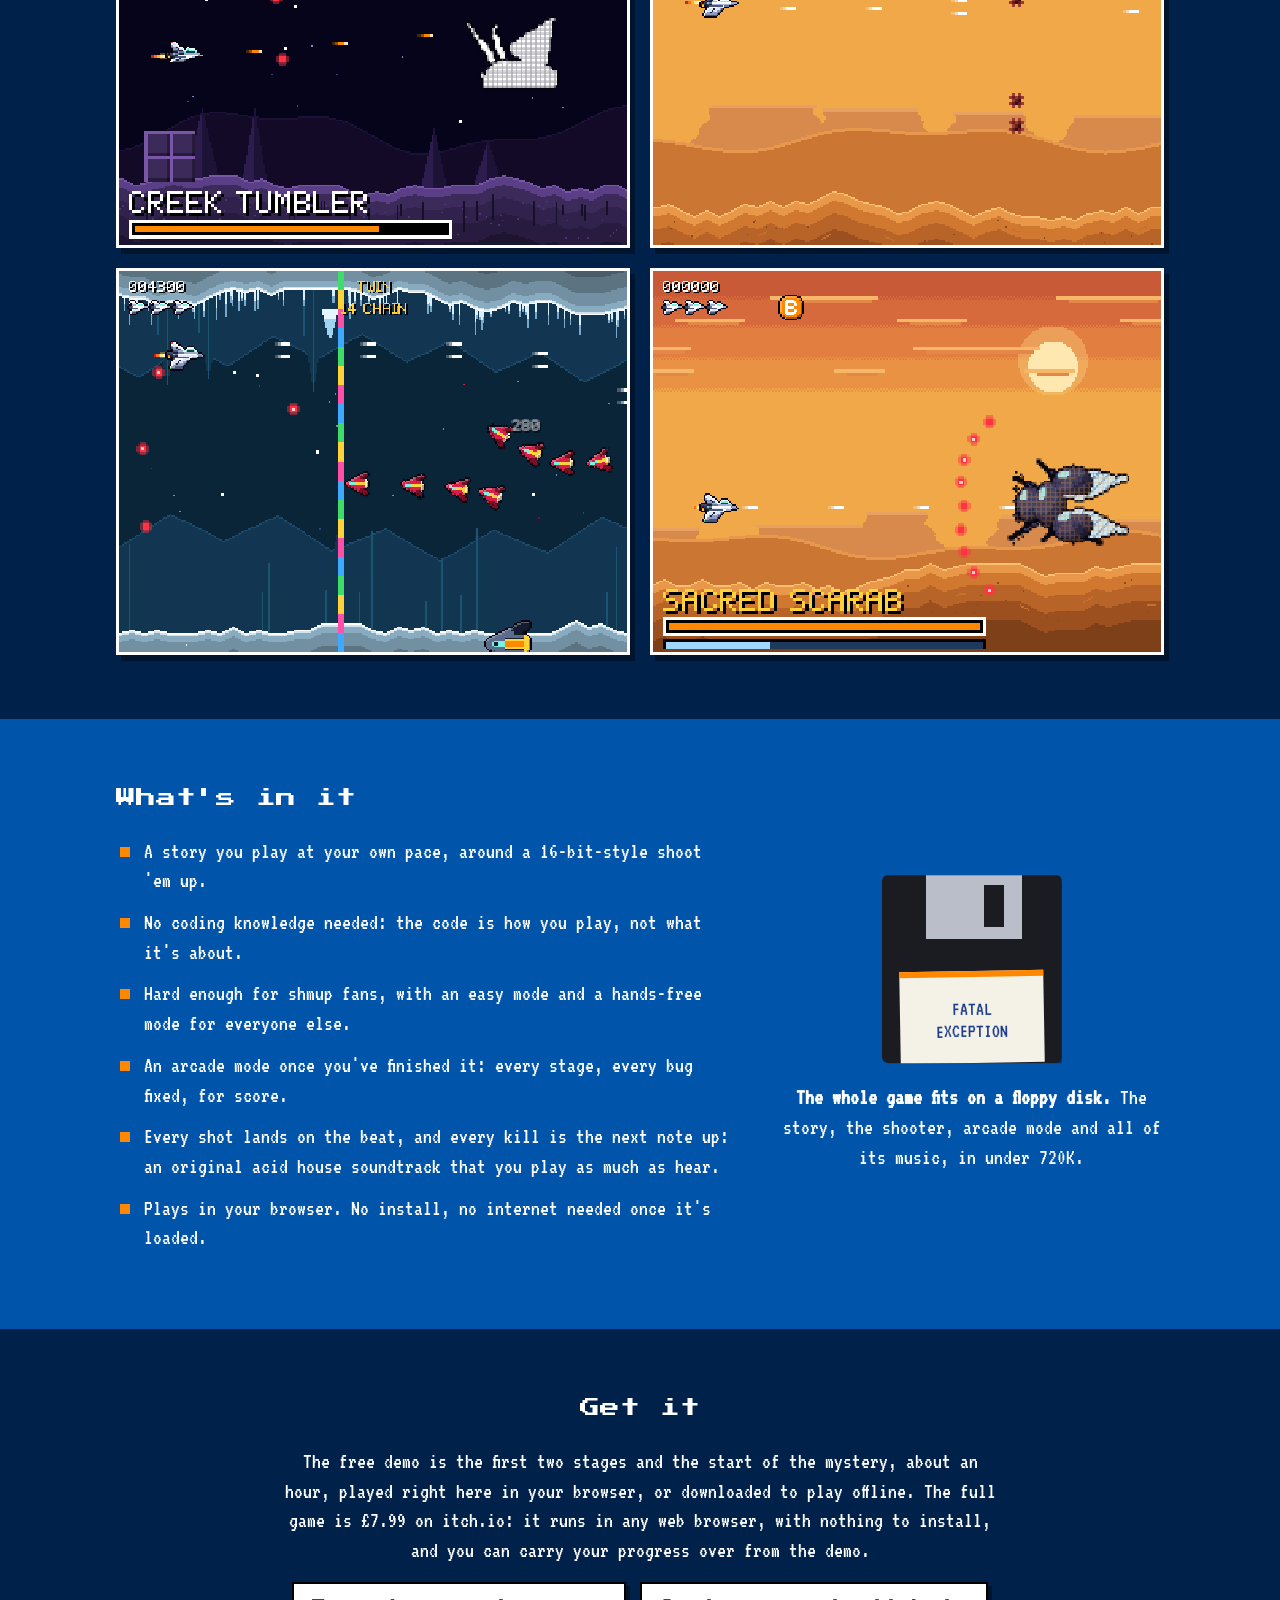
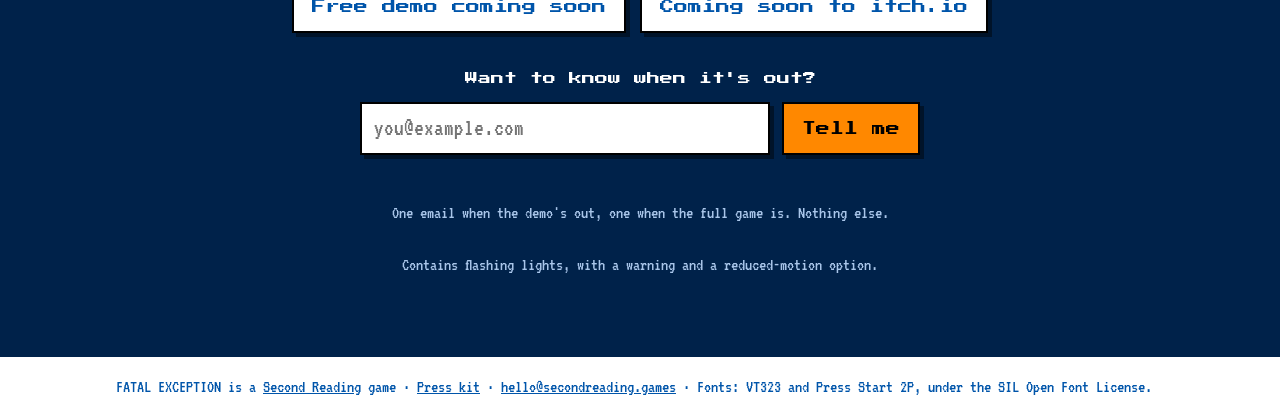
==== commit 05689fe1: "Demo: a zip to download and play offline, beside the browser version publish-demo.sh copies the demo" ====
--- a/fatal-exception/index.html
+++ b/fatal-exception/index.html
@@ -134,11 +134,12 @@
 <section class="band" id="get">
   <div class="wrap prose center">
     <h2>Get it</h2>
-    <p>The free demo is the first two stages and the start of the mystery, about an hour, played right here in your browser. The full game is &pound;7.99 on itch.io: it runs in any web browser, with nothing to install, and you can carry your progress over from the demo.</p>
+    <p>The free demo is the first two stages and the start of the mystery, about an hour, played right here in your browser, or downloaded to play offline. The full game is &pound;7.99 on itch.io: it runs in any web browser, with nothing to install, and you can carry your progress over from the demo.</p>
     <p class="cta">
       <a class="btn soon" data-demo href="#get" aria-disabled="true">Free demo coming soon</a>
       <a class="btn soon" href="#get" aria-disabled="true">Coming soon to itch.io</a>
     </p>
+    <p class="small" data-demo hidden><a href="demo/fatal-exception-demo.zip" download>Or download the demo to play offline</a> (a zip: unzip it and open index.html in your browser)</p>
     <!-- The sign-up: each address is emailed to hello@secondreading.games by FormSubmit (formsubmit.co),
          a form-to-email relay; there's no list anywhere but that inbox. The script at the foot of the
          page checks the address and sends it without leaving the page; without scripts it posts as
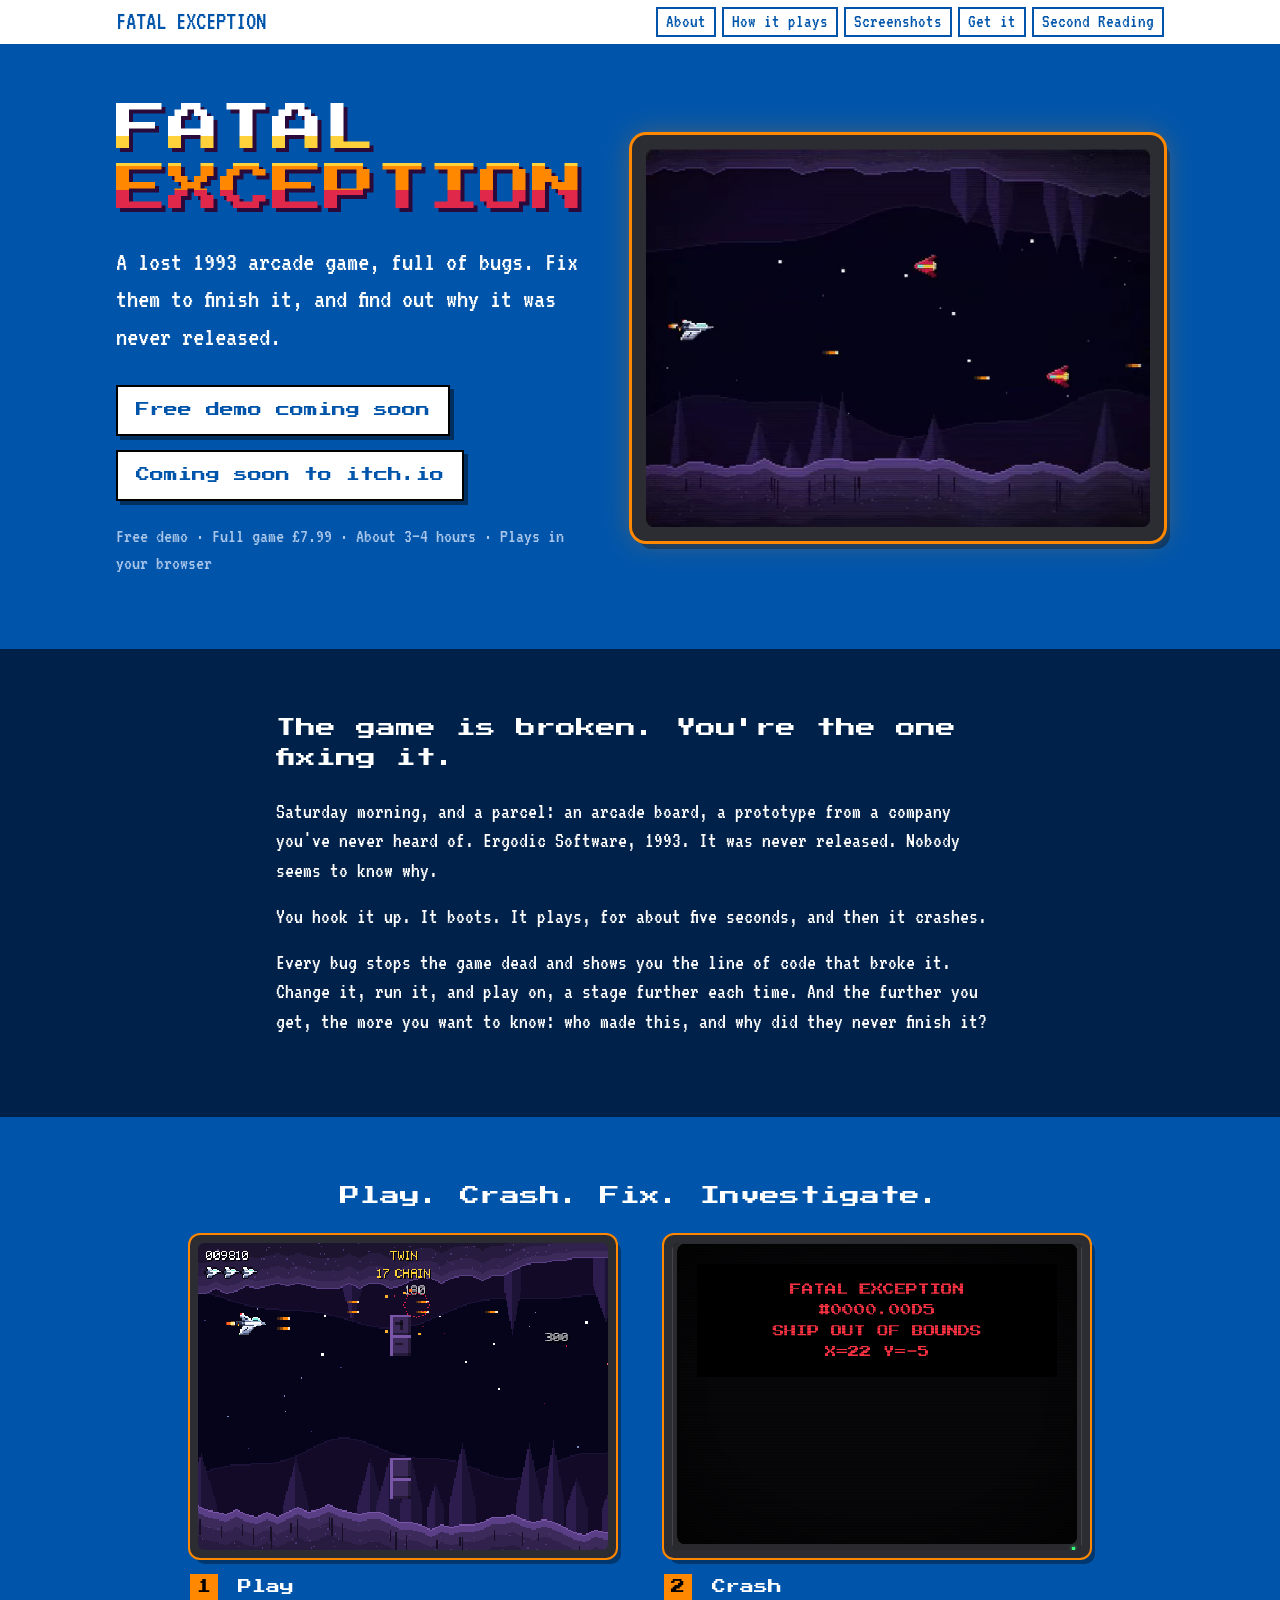
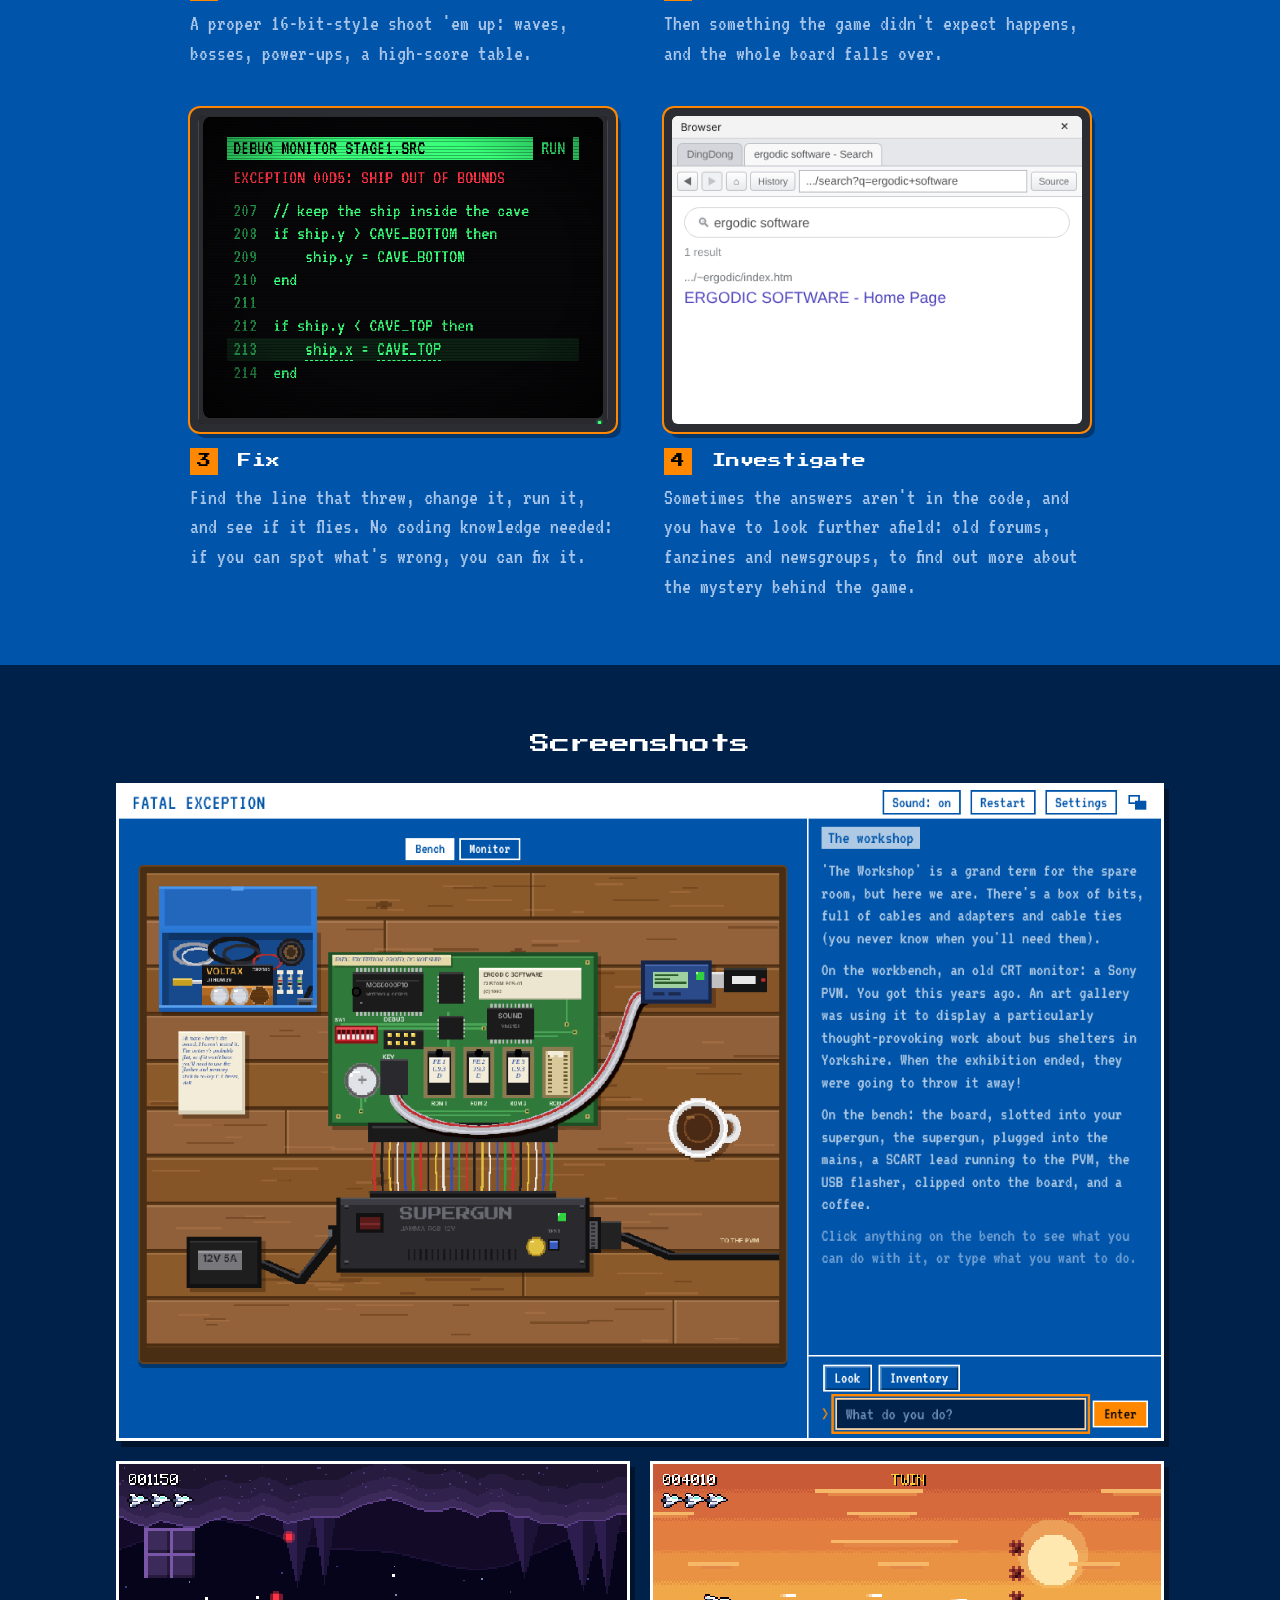
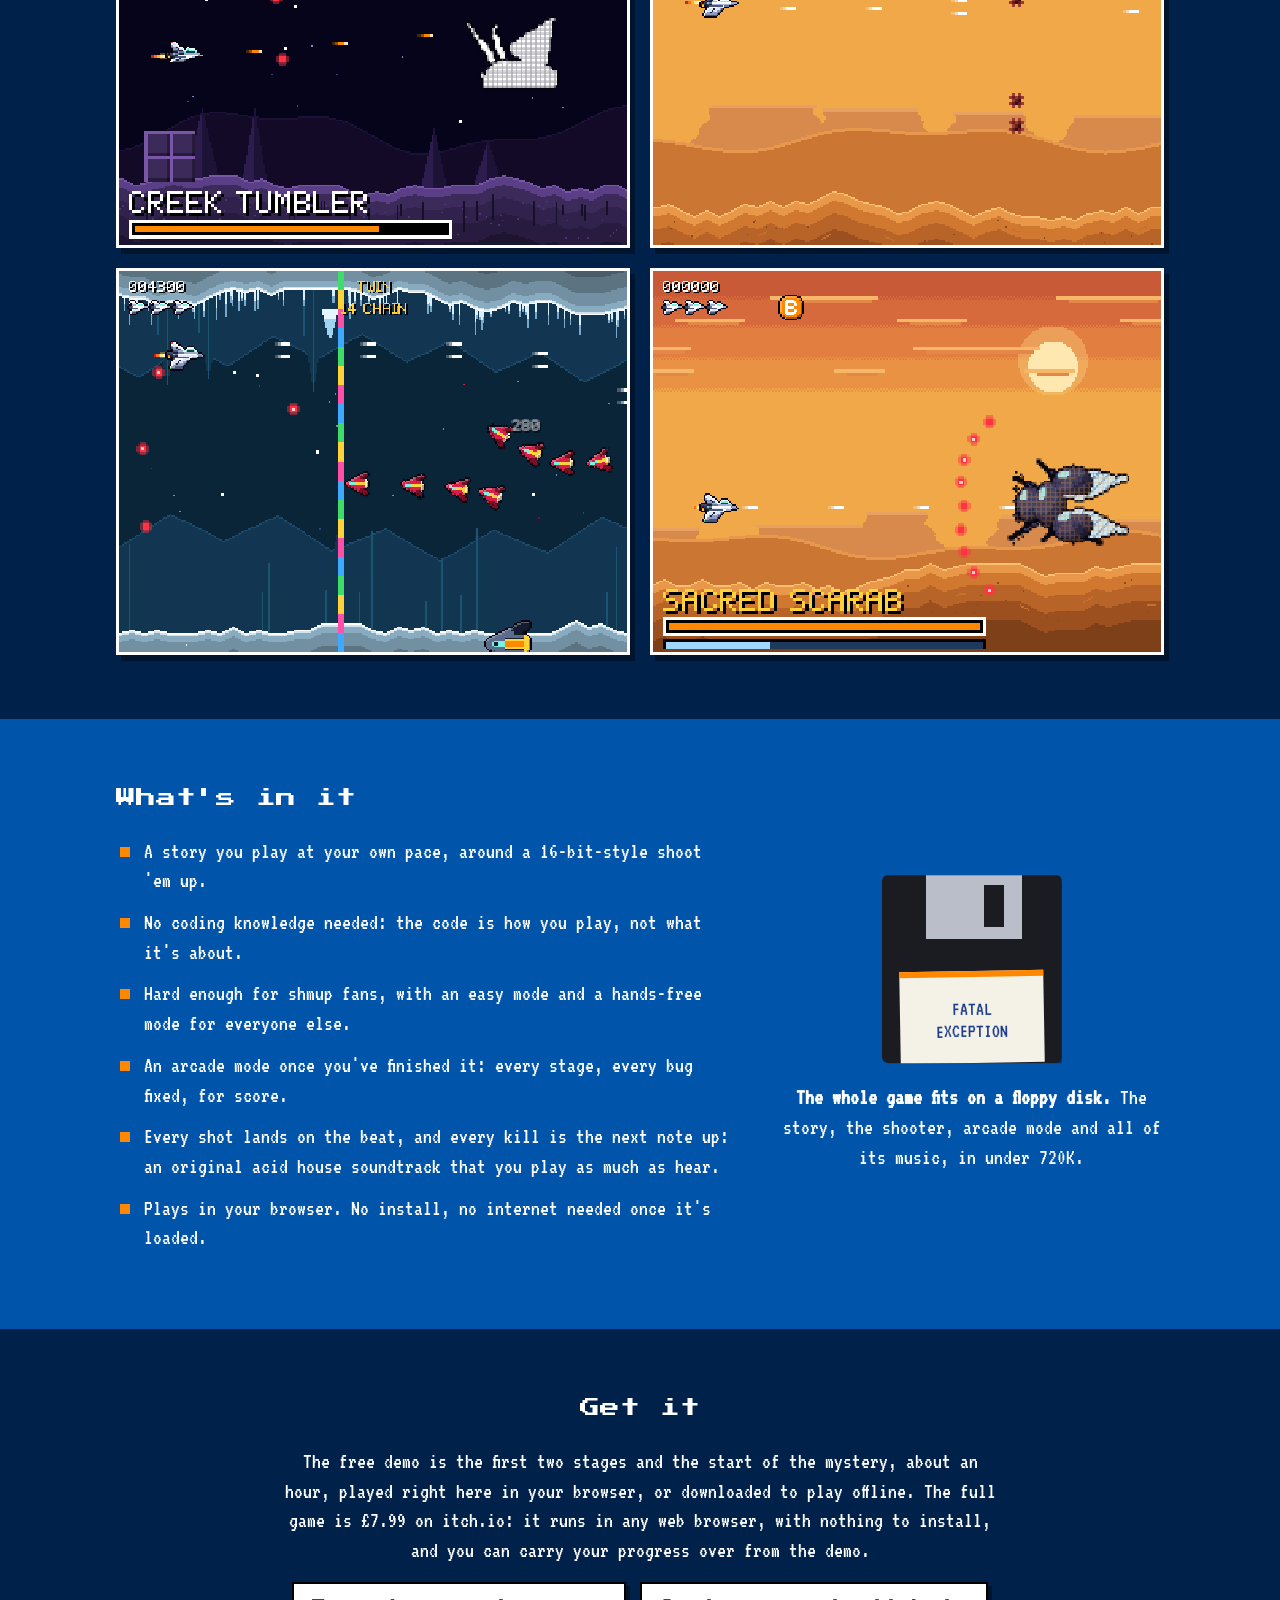
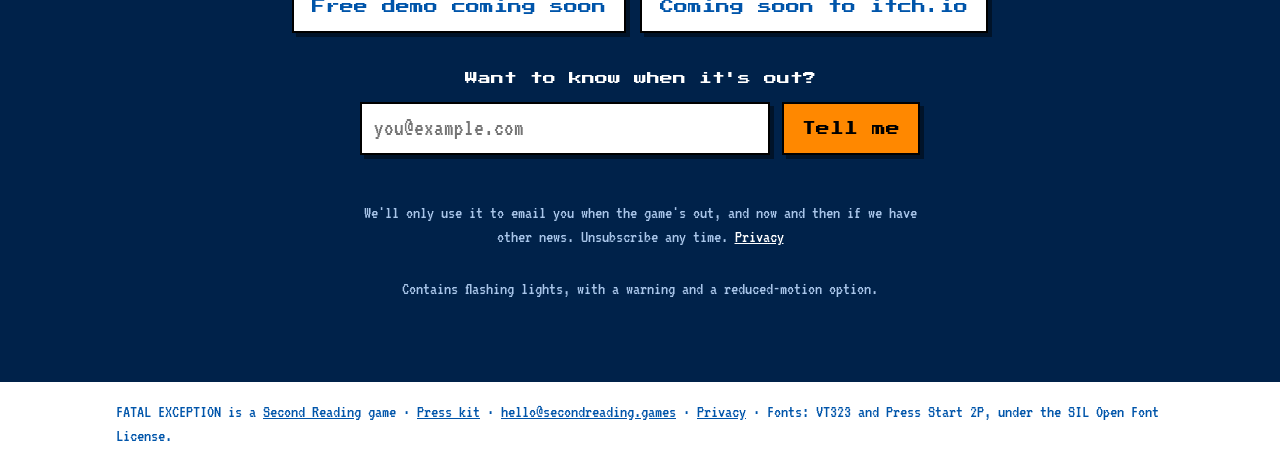
==== commit fb8bc477: "A privacy page for the whole site, linked from every footer and the sign-up The sign-up now says wha" ====
--- a/fatal-exception/index.html
+++ b/fatal-exception/index.html
@@ -156,7 +156,7 @@
       <input type="hidden" name="_next" value="https://secondreading.games/fatal-exception/#signed-up">
       <input type="text" name="_honey" class="honey" tabindex="-1" autocomplete="off" aria-hidden="true">
       <p class="signup-msg" id="signup-msg" role="status" aria-live="polite"></p>
-      <p class="small" id="signup-note">One email when the demo's out, one when the full game is. Nothing else.</p>
+      <p class="small" id="signup-note">We'll only use it to email you when the game's out, and now and then if we have other news. Unsubscribe any time. <a href="../privacy/">Privacy</a></p>
     </form>
     <p class="signed-up" id="signed-up">You're on the list. Thanks!</p>
     <p class="small">Contains flashing lights, with a warning and a reduced-motion option.</p>
@@ -167,7 +167,7 @@
 
 <footer class="foot">
   <div class="wrap">
-    <p>FATAL EXCEPTION is a <a href="../">Second Reading</a> game &middot; <a href="press/">Press kit</a> &middot; <a href="mailto:hello@secondreading.games">hello@secondreading.games</a> &middot; Fonts: VT323 and Press Start 2P, under the SIL Open Font License.</p>
+    <p>FATAL EXCEPTION is a <a href="../">Second Reading</a> game &middot; <a href="press/">Press kit</a> &middot; <a href="mailto:hello@secondreading.games">hello@secondreading.games</a> &middot; <a href="../privacy/">Privacy</a> &middot; Fonts: VT323 and Press Start 2P, under the SIL Open Font License.</p>
   </div>
 </footer>
 
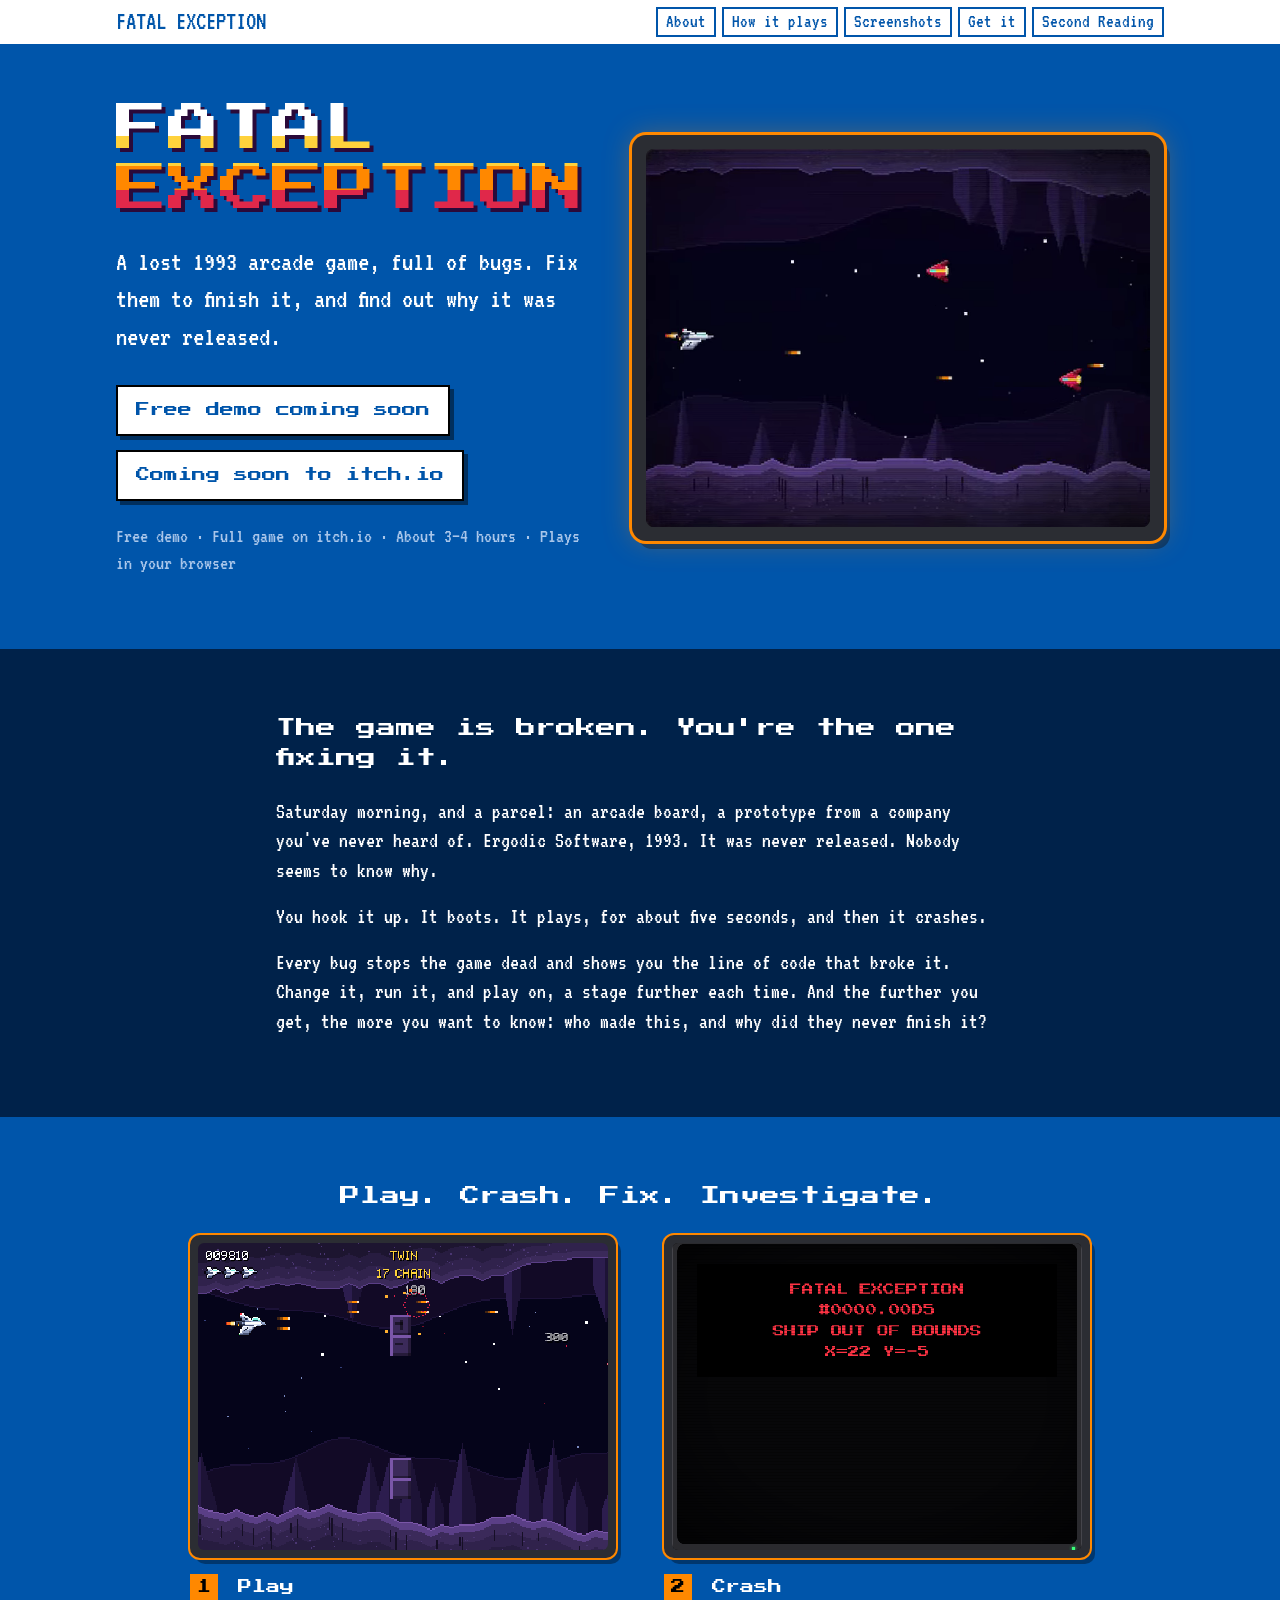
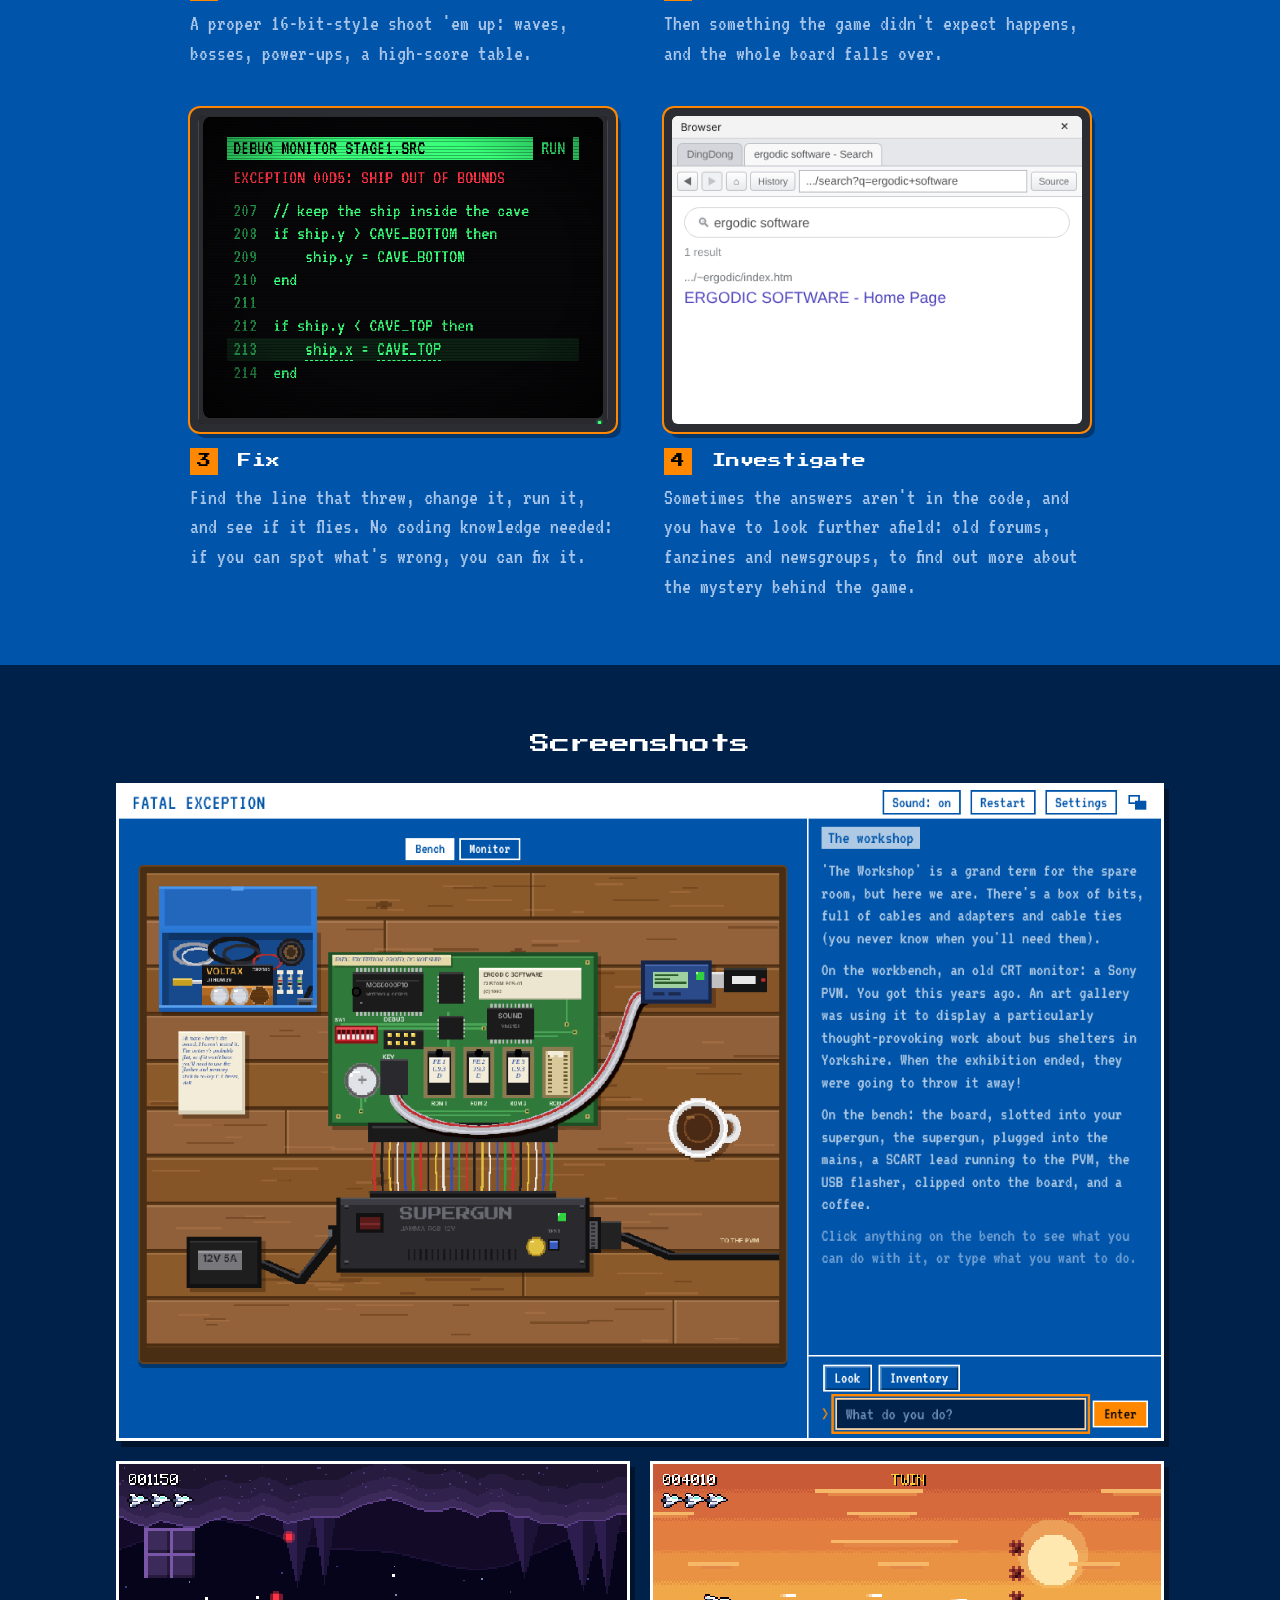
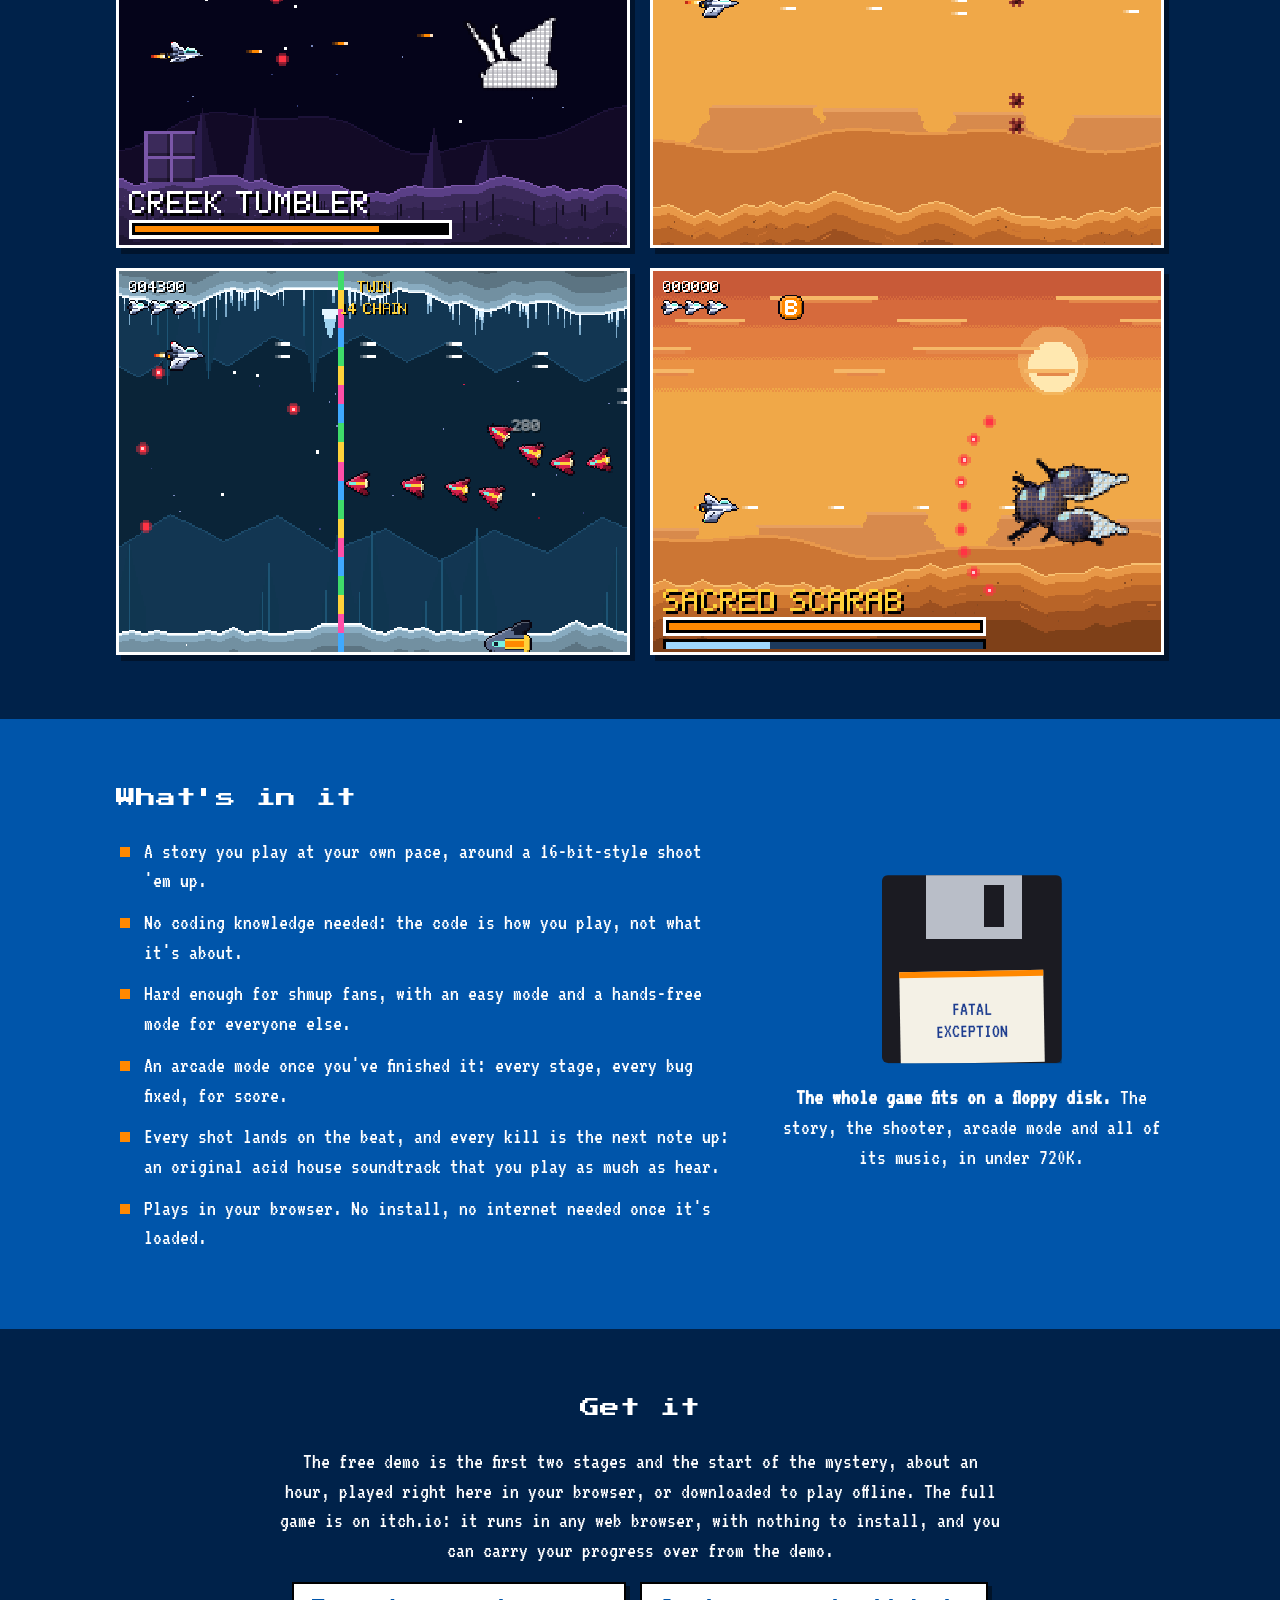
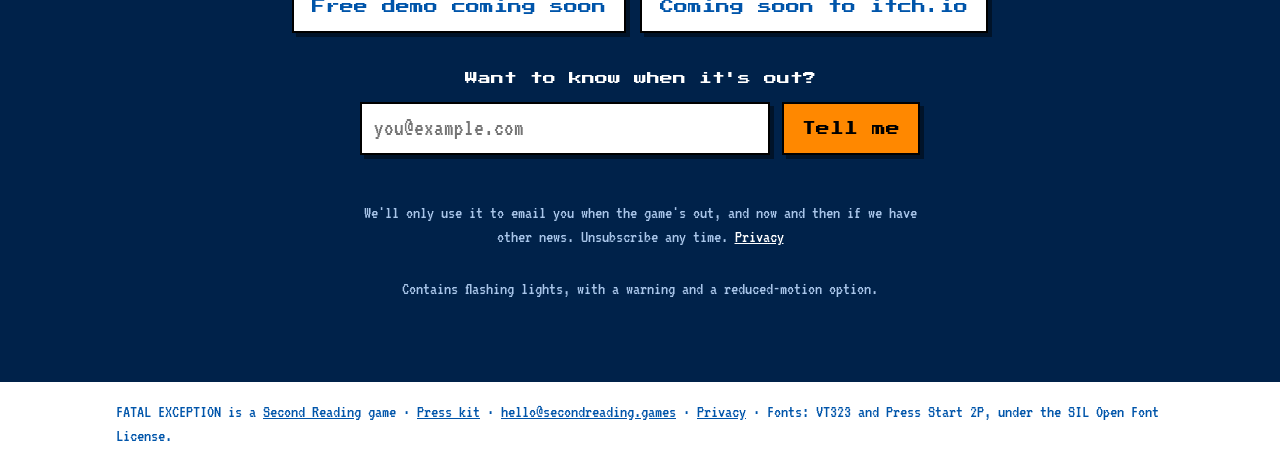
==== commit d1dbecaf: "Prices left to itch.io; the privacy page names Hostinger for email Co-Authored-By: Claude Opus 5.5 <" ====
--- a/fatal-exception/index.html
+++ b/fatal-exception/index.html
@@ -47,7 +47,7 @@
              "soon" class, and change the words to "Buy it on itch.io" (and the same in #get below). -->
         <a class="btn soon" id="itch" href="#get" aria-disabled="true">Coming soon to itch.io</a>
       </p>
-      <p class="facts">Free demo &middot; Full game &pound;7.99 &middot; About 3&ndash;4 hours &middot; Plays in your browser</p>
+      <p class="facts">Free demo &middot; Full game on itch.io &middot; About 3&ndash;4 hours &middot; Plays in your browser</p>
     </div>
     <figure class="crt">
       <!-- Made by tools/site-video.js in the game's repo. Silent, so it can play by itself. -->
@@ -134,7 +134,7 @@
 <section class="band" id="get">
   <div class="wrap prose center">
     <h2>Get it</h2>
-    <p>The free demo is the first two stages and the start of the mystery, about an hour, played right here in your browser, or downloaded to play offline. The full game is &pound;7.99 on itch.io: it runs in any web browser, with nothing to install, and you can carry your progress over from the demo.</p>
+    <p>The free demo is the first two stages and the start of the mystery, about an hour, played right here in your browser, or downloaded to play offline. The full game is on itch.io: it runs in any web browser, with nothing to install, and you can carry your progress over from the demo.</p>
     <p class="cta">
       <a class="btn soon" data-demo href="#get" aria-disabled="true">Free demo coming soon</a>
       <a class="btn soon" href="#get" aria-disabled="true">Coming soon to itch.io</a>
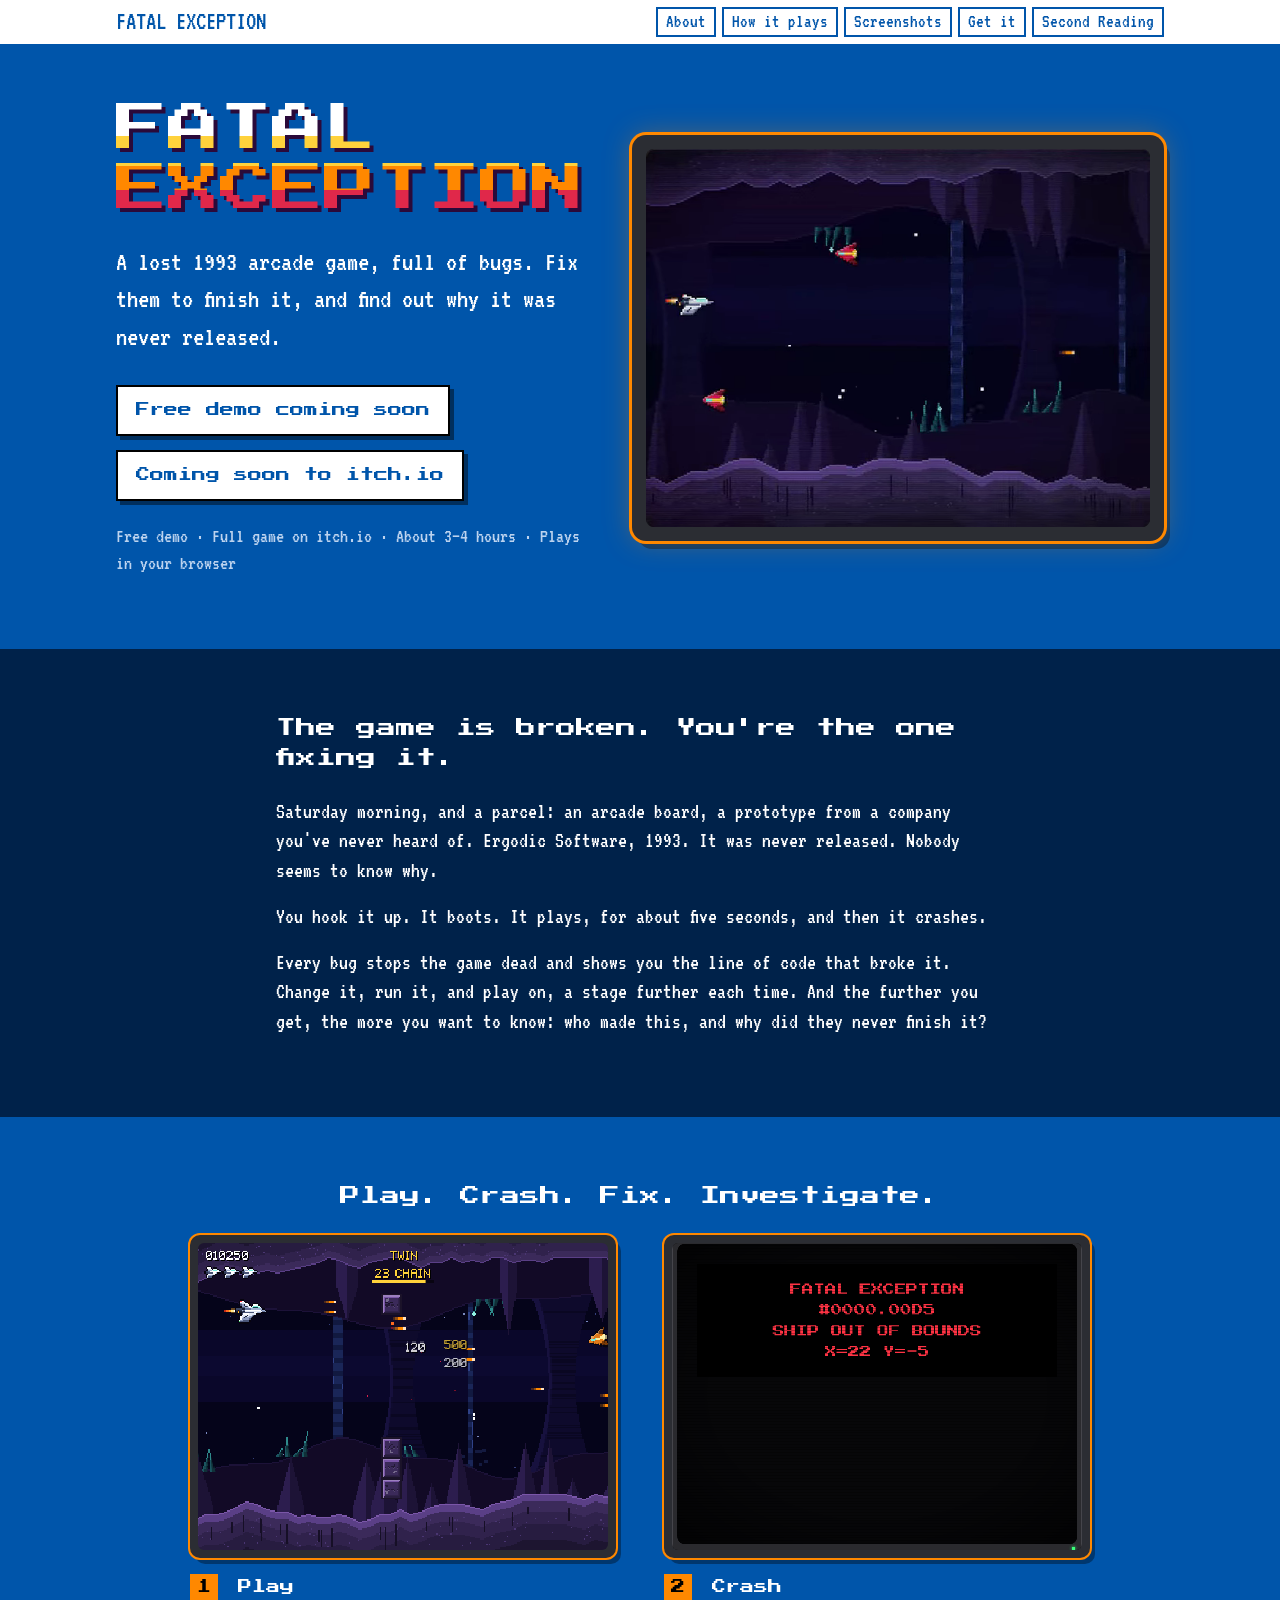
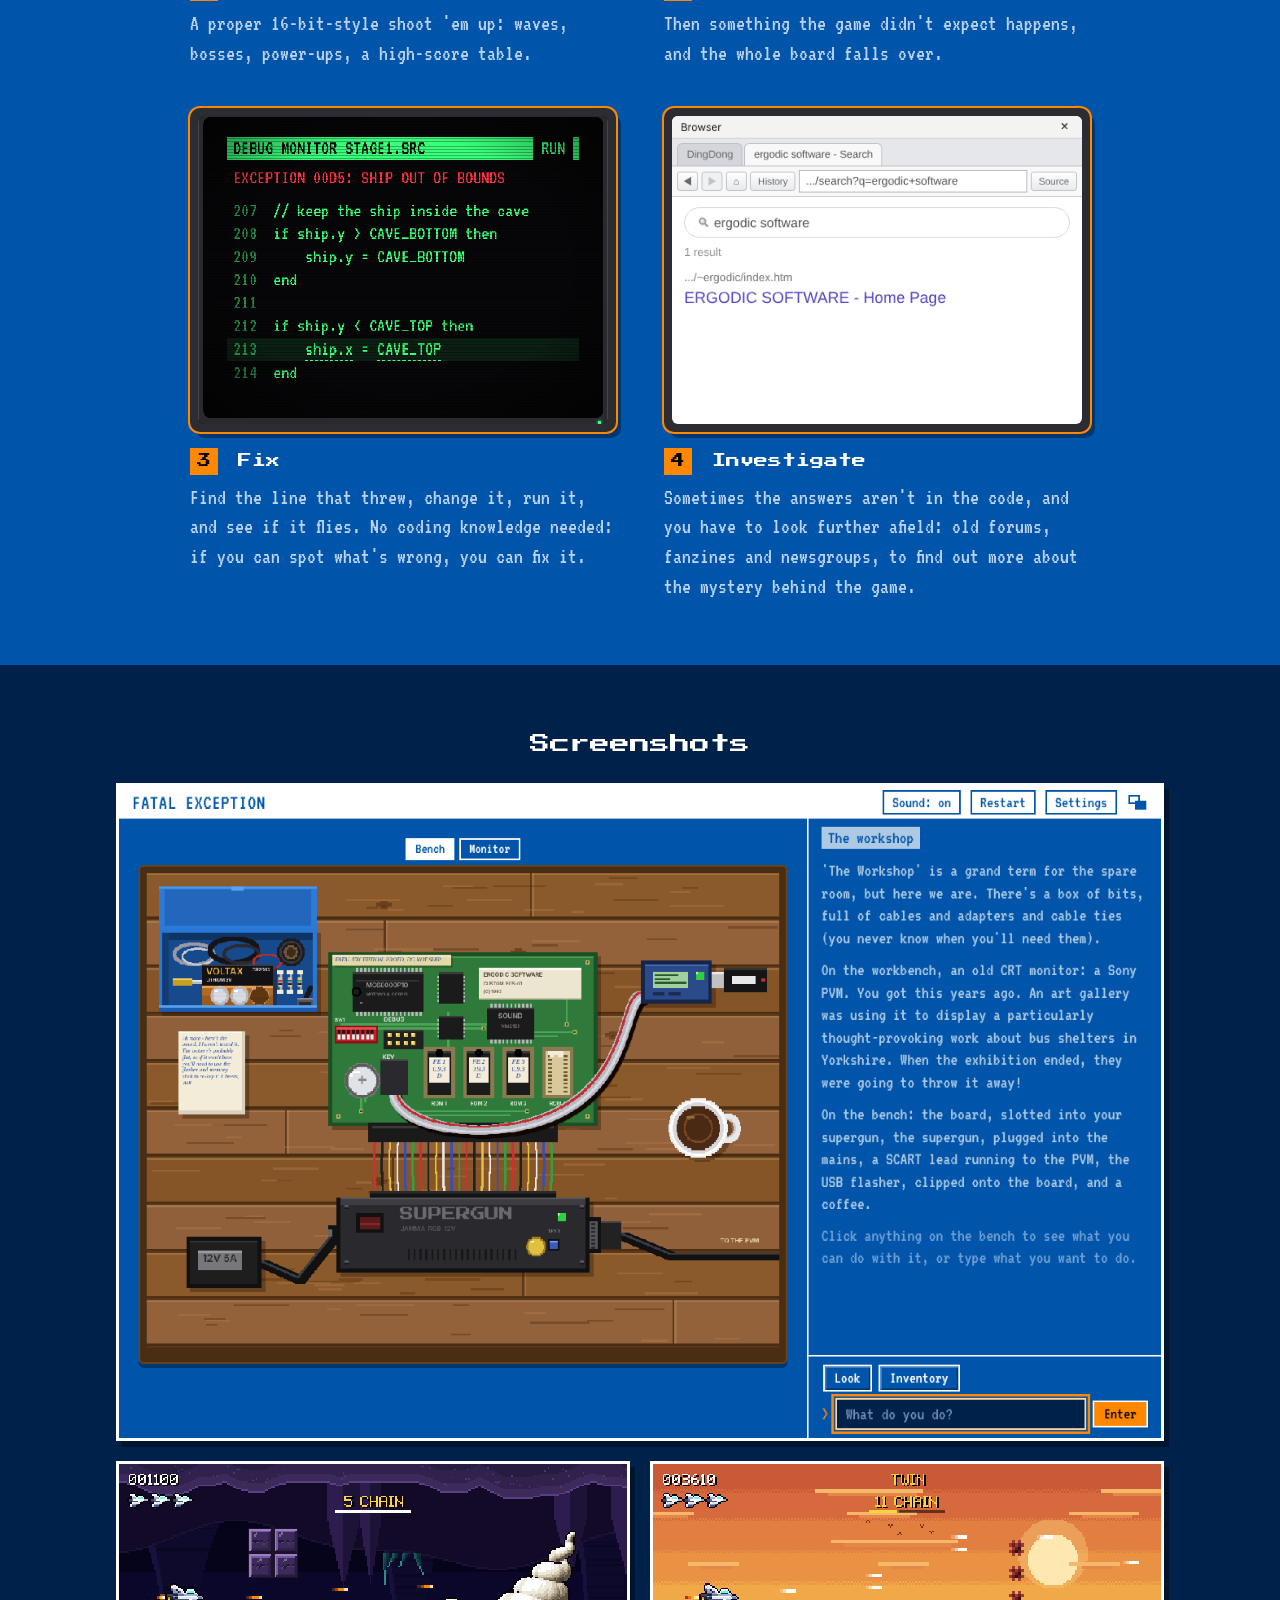
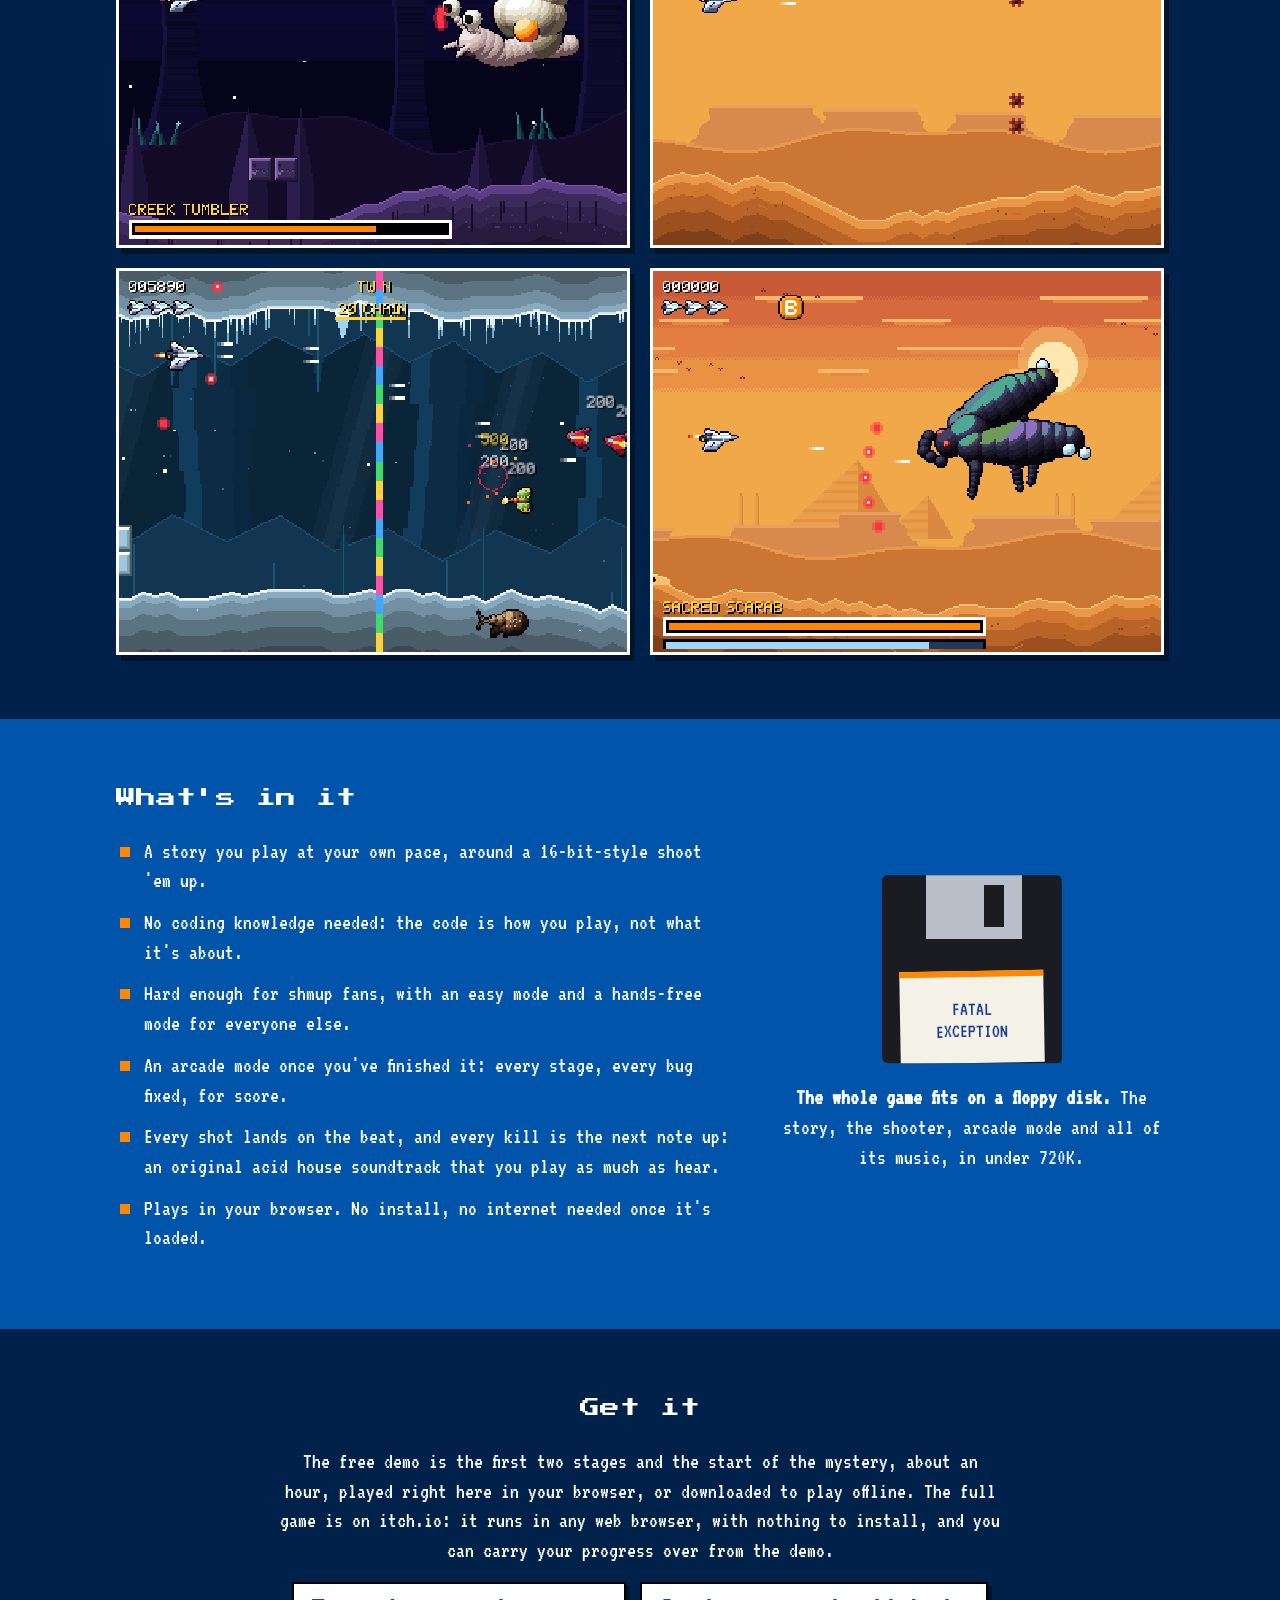
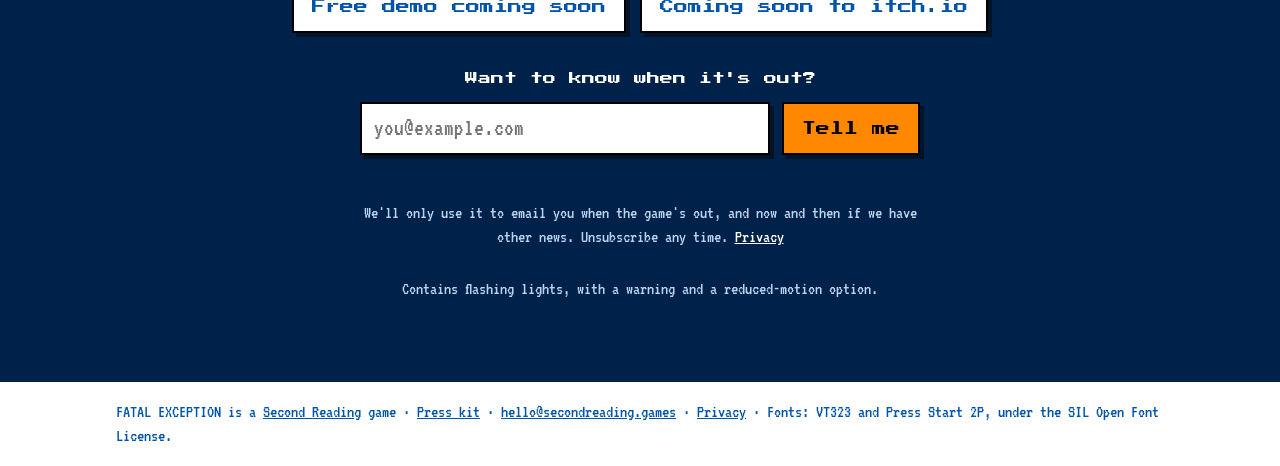
==== commit ac89670c: "Fatal Exception: screenshots and the hero video retaken from the latest build The new backgrounds an" ====
--- a/fatal-exception/index.html
+++ b/fatal-exception/index.html
@@ -106,7 +106,7 @@
       <a href="shots/boss1.png" class="crt-link"><img src="shots/boss1.png" width="640" height="480" loading="lazy" alt="Stage 1's boss, the Creek Tumbler, a pale cave snail, with its health bar along the bottom."></a>
       <a href="shots/desert.png" class="crt-link"><img src="shots/desert.png" width="640" height="480" loading="lazy" alt="Stage 2, the desert at sunset: a wall of mines with a gap in the middle."></a>
       <a href="shots/ice.png" class="crt-link"><img src="shots/ice.png" width="640" height="480" loading="lazy" alt="Stage 3, an ice cavern with icicles, and a band of colours sweeping across the screen."></a>
-      <a href="shots/boss2.png" class="crt-link"><img src="shots/boss2.png" width="640" height="480" loading="lazy" alt="Stage 2's boss, the Sacred Scarab, wing cases open, spraying an arc of shots."></a>
+      <a href="shots/boss2.png" class="crt-link"><img src="shots/boss2.png" width="640" height="480" loading="lazy" alt="Stage 2's boss, the Sacred Scarab, a huge iridescent beetle over the desert, firing a column of shots, with its health and shield bars along the bottom."></a>
     </div>
   </div>
 </section>
--- a/fatal-exception/style.css
+++ b/fatal-exception/style.css
@@ -4,7 +4,7 @@
 @font-face{font-family:'Press Start 2P';font-display:swap;src:url(fonts/press-start-2p-latin-400-normal.woff2) format('woff2')}
 
 :root{
-  --blue:#0055aa; --deep:#00224a; --white:#ffffff; --orange:#ff8800; --dim:#a9c6ea;
+  --blue:#0055aa; --deep:#00224a; --white:#ffffff; --orange:#ff8800; --dim:#bcd3ef;
   --crt:#0b0b0f; --bezel:#2b2d33;
 }
 *{box-sizing:border-box}
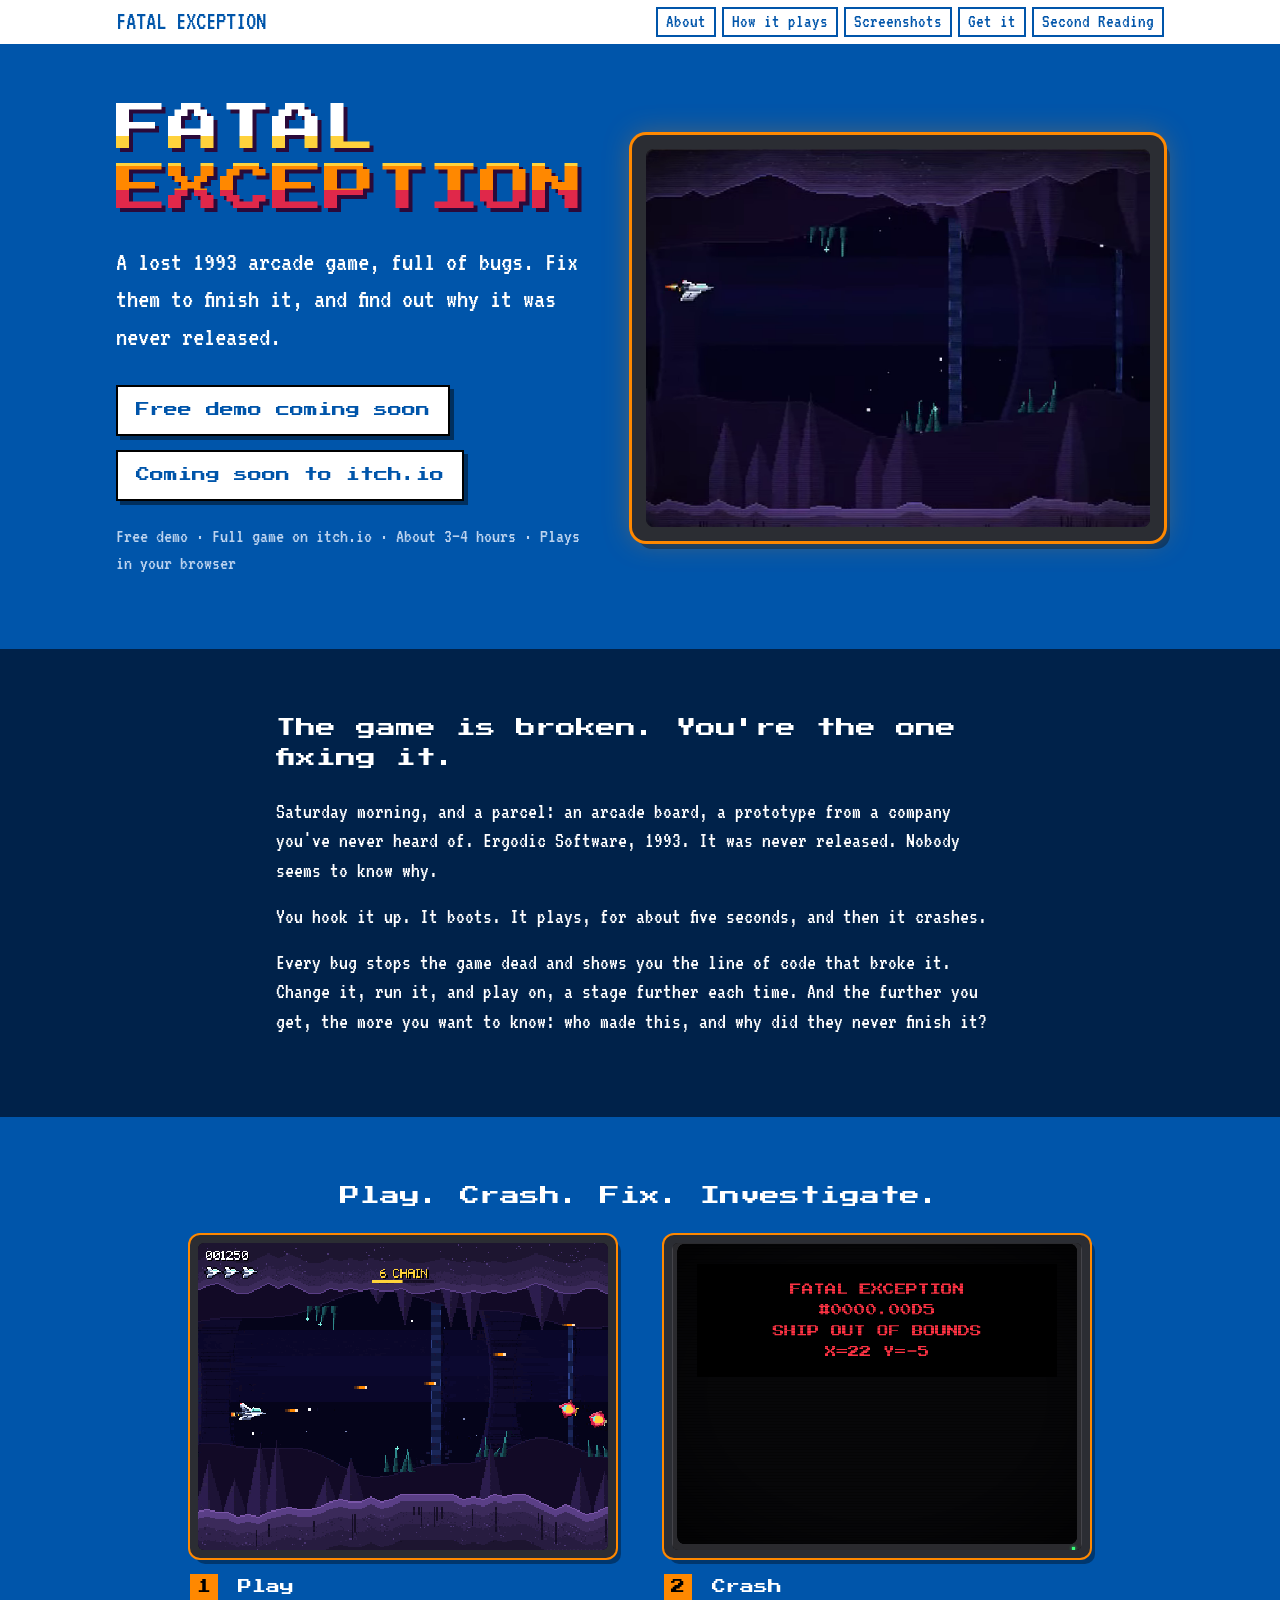
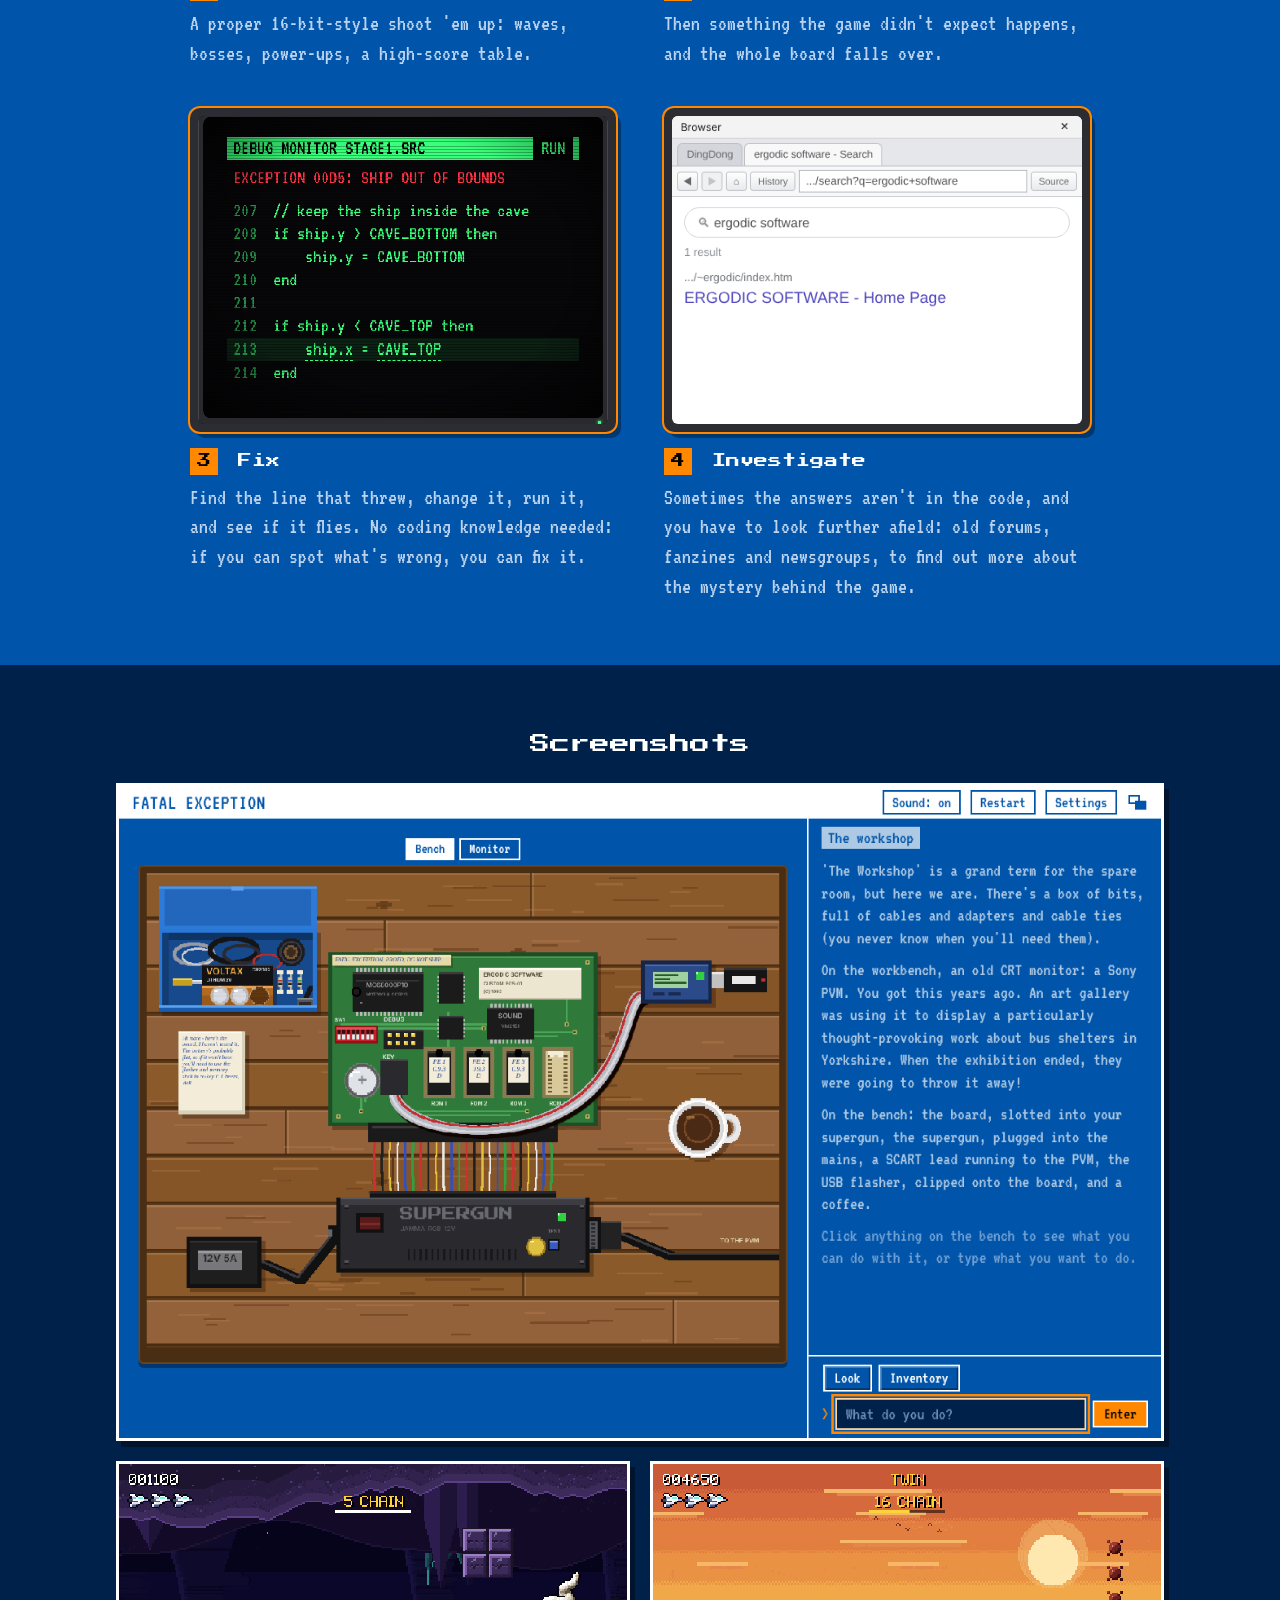
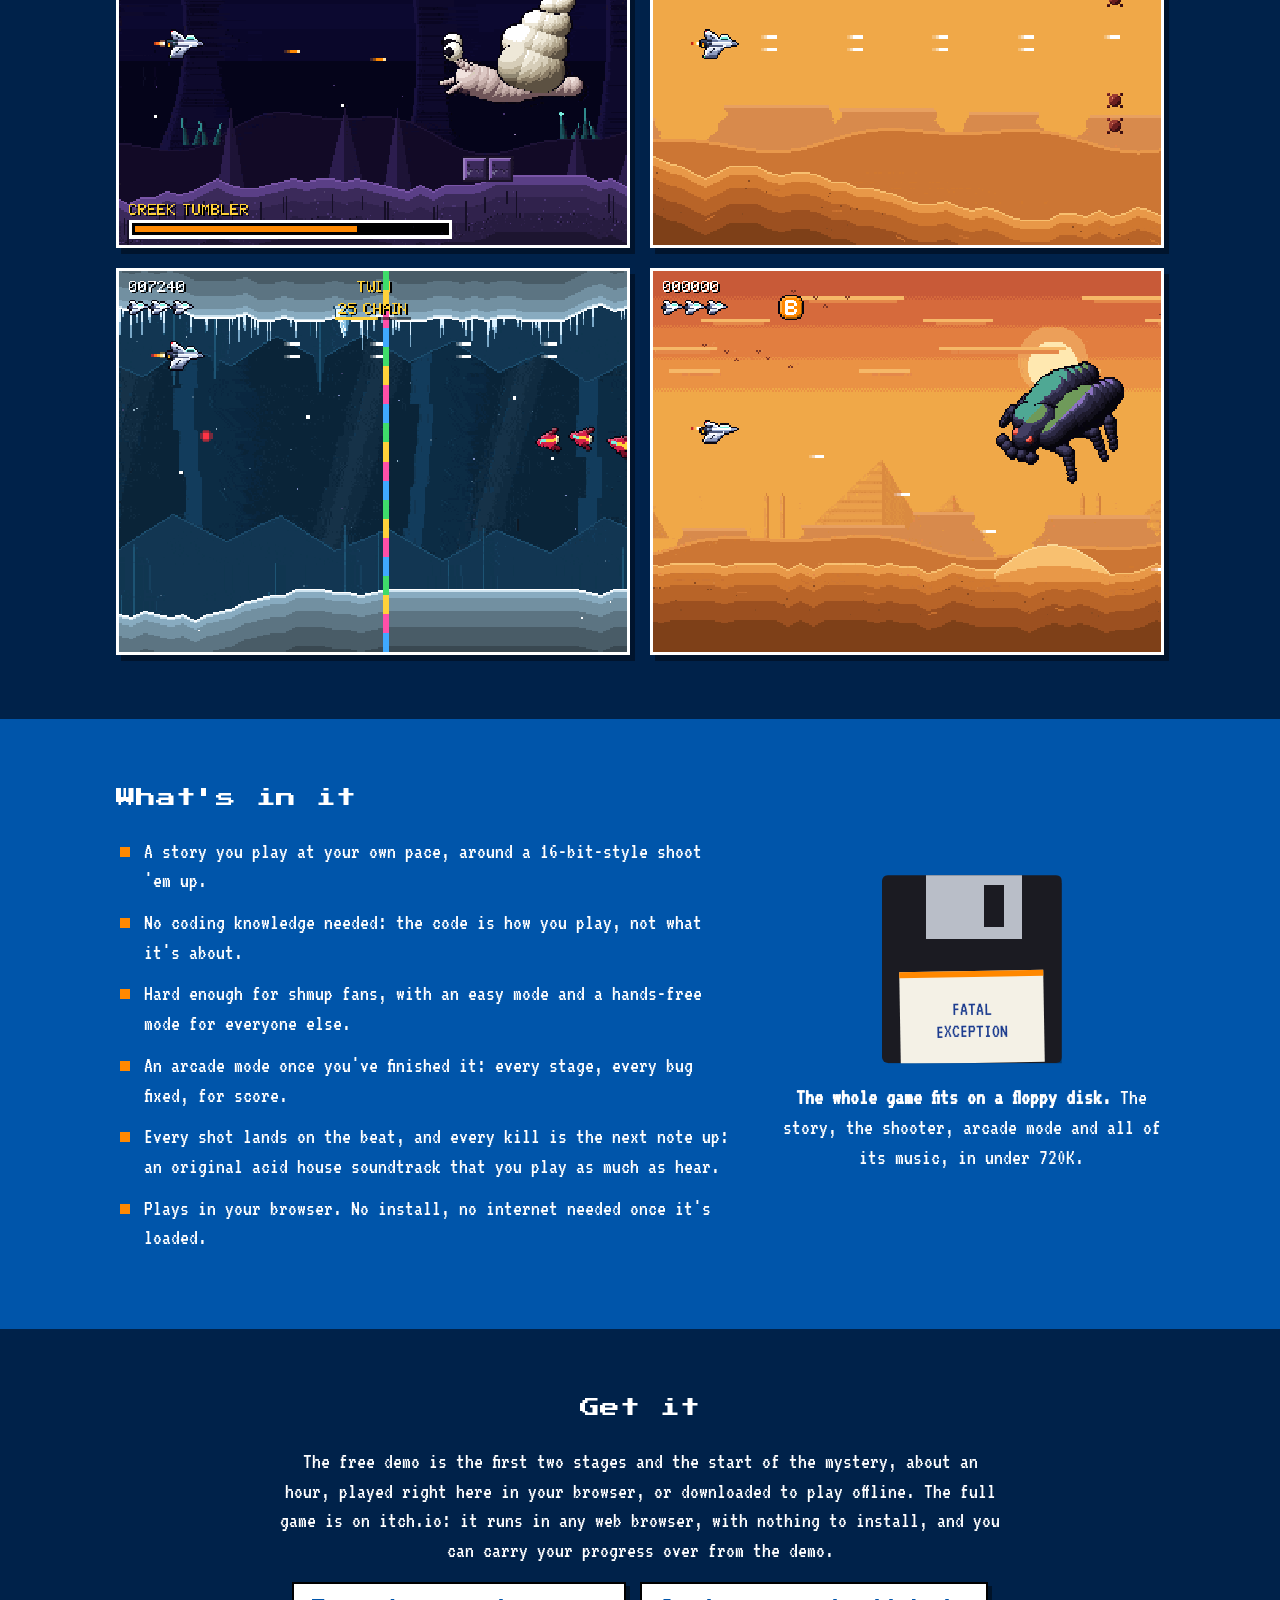
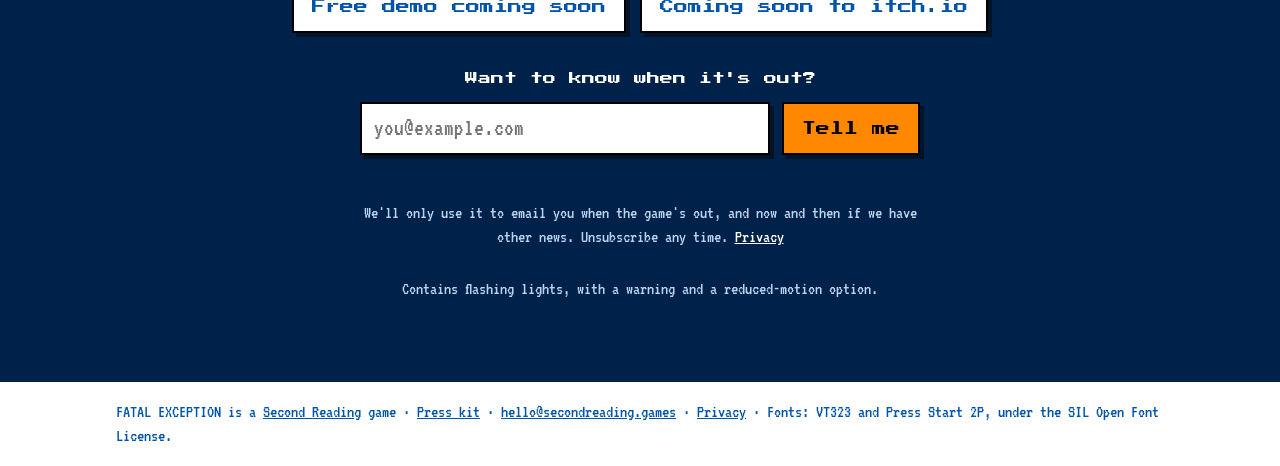
==== commit 435e1b4e: "Fatal Exception: the game screenshots are short GIF loops now Three seconds or so each, flown by the" ====
--- a/fatal-exception/index.html
+++ b/fatal-exception/index.html
@@ -75,7 +75,7 @@
     <h2 class="center">Play. Crash. Fix. Investigate.</h2>
     <ol class="steps">
       <li>
-        <figure class="crt small"><img src="shots/stage1.png" width="640" height="480" loading="lazy" alt="Stage 1: the ship flies through a purple cave, shooting a wave of enemy fighters."></figure>
+        <figure class="crt small"><picture><source srcset="shots/stage1.png" media="(prefers-reduced-motion: reduce)"><img src="shots/stage1.gif" width="320" height="240" loading="lazy" alt="Stage 1: the ship flies through a purple cave, shooting down a wave of enemy fighters."></picture></figure>
         <h3><span>1</span> Play</h3>
         <p>A proper 16-bit-style shoot 'em up: waves, bosses, power-ups, a high-score table.</p>
       </li>
@@ -103,10 +103,10 @@
     <h2 class="center">Screenshots</h2>
     <div class="gallery">
       <a href="shots/bench.png" class="wide"><img src="shots/bench.png" width="1280" height="800" loading="lazy" alt="The workbench from above: the arcade board, a supergun, a USB flasher, a box of bits and a coffee, with the story told alongside."></a>
-      <a href="shots/boss1.png" class="crt-link"><img src="shots/boss1.png" width="640" height="480" loading="lazy" alt="Stage 1's boss, the Creek Tumbler, a pale cave snail, with its health bar along the bottom."></a>
-      <a href="shots/desert.png" class="crt-link"><img src="shots/desert.png" width="640" height="480" loading="lazy" alt="Stage 2, the desert at sunset: a wall of mines with a gap in the middle."></a>
-      <a href="shots/ice.png" class="crt-link"><img src="shots/ice.png" width="640" height="480" loading="lazy" alt="Stage 3, an ice cavern with icicles, and a band of colours sweeping across the screen."></a>
-      <a href="shots/boss2.png" class="crt-link"><img src="shots/boss2.png" width="640" height="480" loading="lazy" alt="Stage 2's boss, the Sacred Scarab, a huge iridescent beetle over the desert, firing a column of shots, with its health and shield bars along the bottom."></a>
+      <a href="shots/boss1.gif" class="crt-link"><picture><source srcset="shots/boss1.png" media="(prefers-reduced-motion: reduce)"><img src="shots/boss1.gif" width="320" height="240" loading="lazy" alt="Stage 1's boss, the Creek Tumbler, a pale cave snail, bursting out of a wall of rock, its health bar along the bottom."></picture></a>
+      <a href="shots/desert.gif" class="crt-link"><picture><source srcset="shots/desert.png" media="(prefers-reduced-motion: reduce)"><img src="shots/desert.gif" width="320" height="240" loading="lazy" alt="Stage 2, the desert at sunset: a wall of mines with a gap in the middle."></picture></a>
+      <a href="shots/ice.gif" class="crt-link"><picture><source srcset="shots/ice.png" media="(prefers-reduced-motion: reduce)"><img src="shots/ice.gif" width="320" height="240" loading="lazy" alt="Stage 3, an ice cavern with icicles: a band of colours sweeps across the screen and turns the ship green, and a crystal fills the screen with pink bullets."></picture></a>
+      <a href="shots/boss2.gif" class="crt-link"><picture><source srcset="shots/boss2.png" media="(prefers-reduced-motion: reduce)"><img src="shots/boss2.gif" width="320" height="240" loading="lazy" alt="Stage 2's boss, the Sacred Scarab, a huge iridescent beetle, rising out of the desert sand and firing a ring of shots."></picture></a>
     </div>
   </div>
 </section>
--- a/fatal-exception/style.css
+++ b/fatal-exception/style.css
@@ -136,3 +136,4 @@
 .signup .honey{position:absolute;left:-9999px;width:1px;height:1px;opacity:0}
 .signed-up{display:none;font-family:'Press Start 2P',monospace;font-size:14px;line-height:1.6;color:#ffd23c;margin:36px 0 28px}
 .signed-up:target,.signed-up.show{display:block}
+picture{display:block}
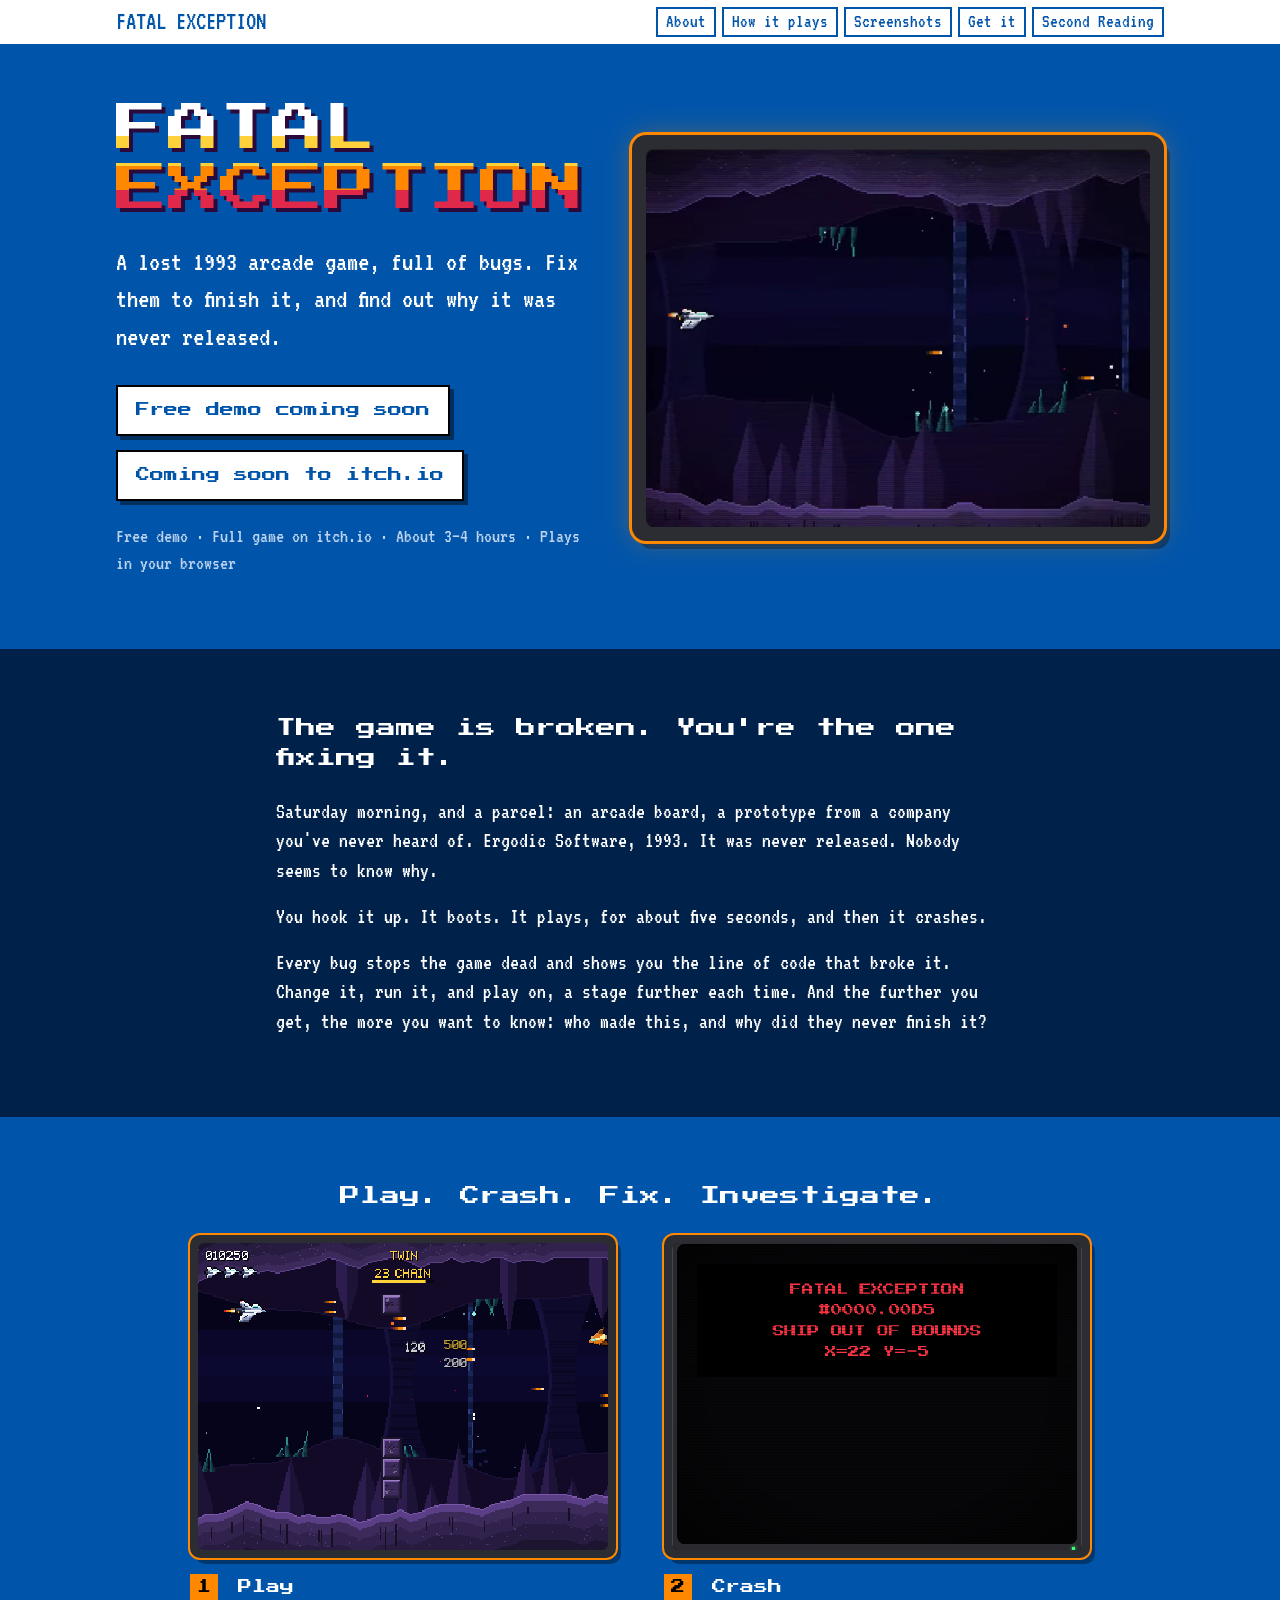
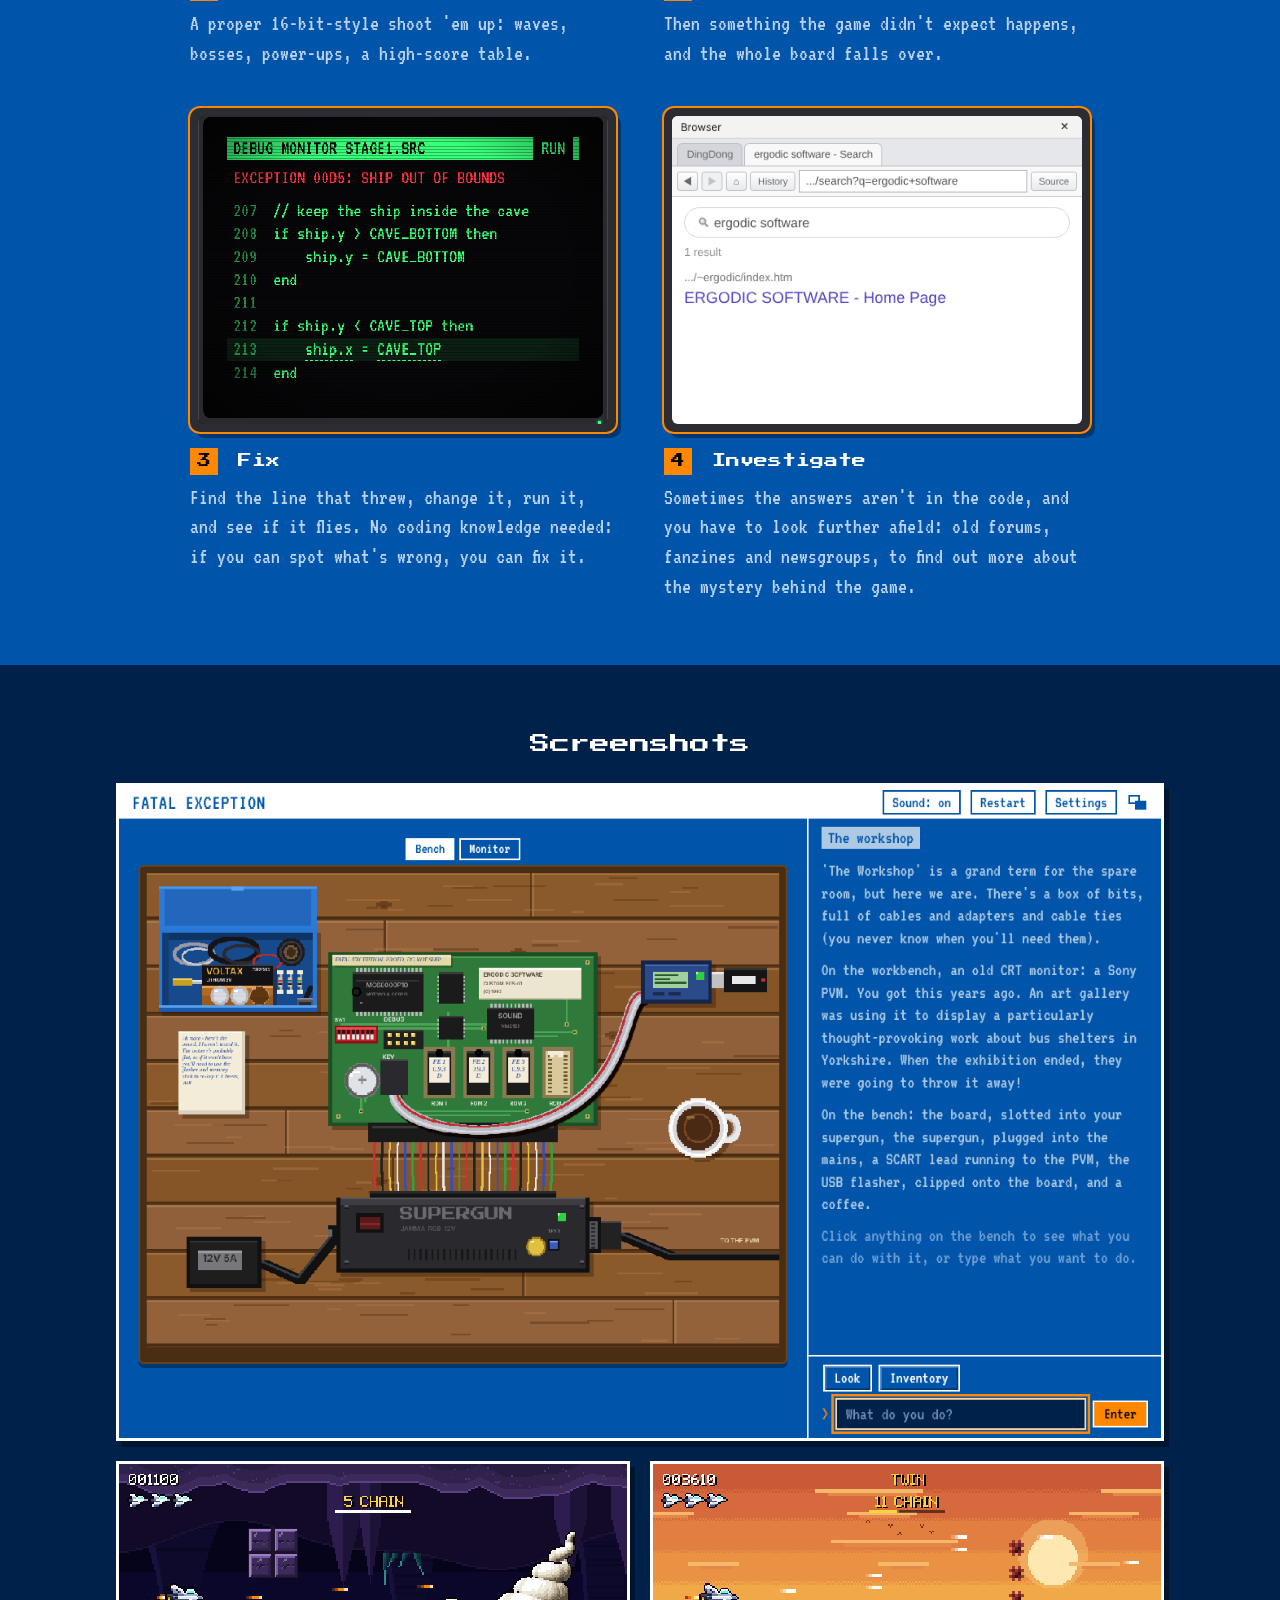
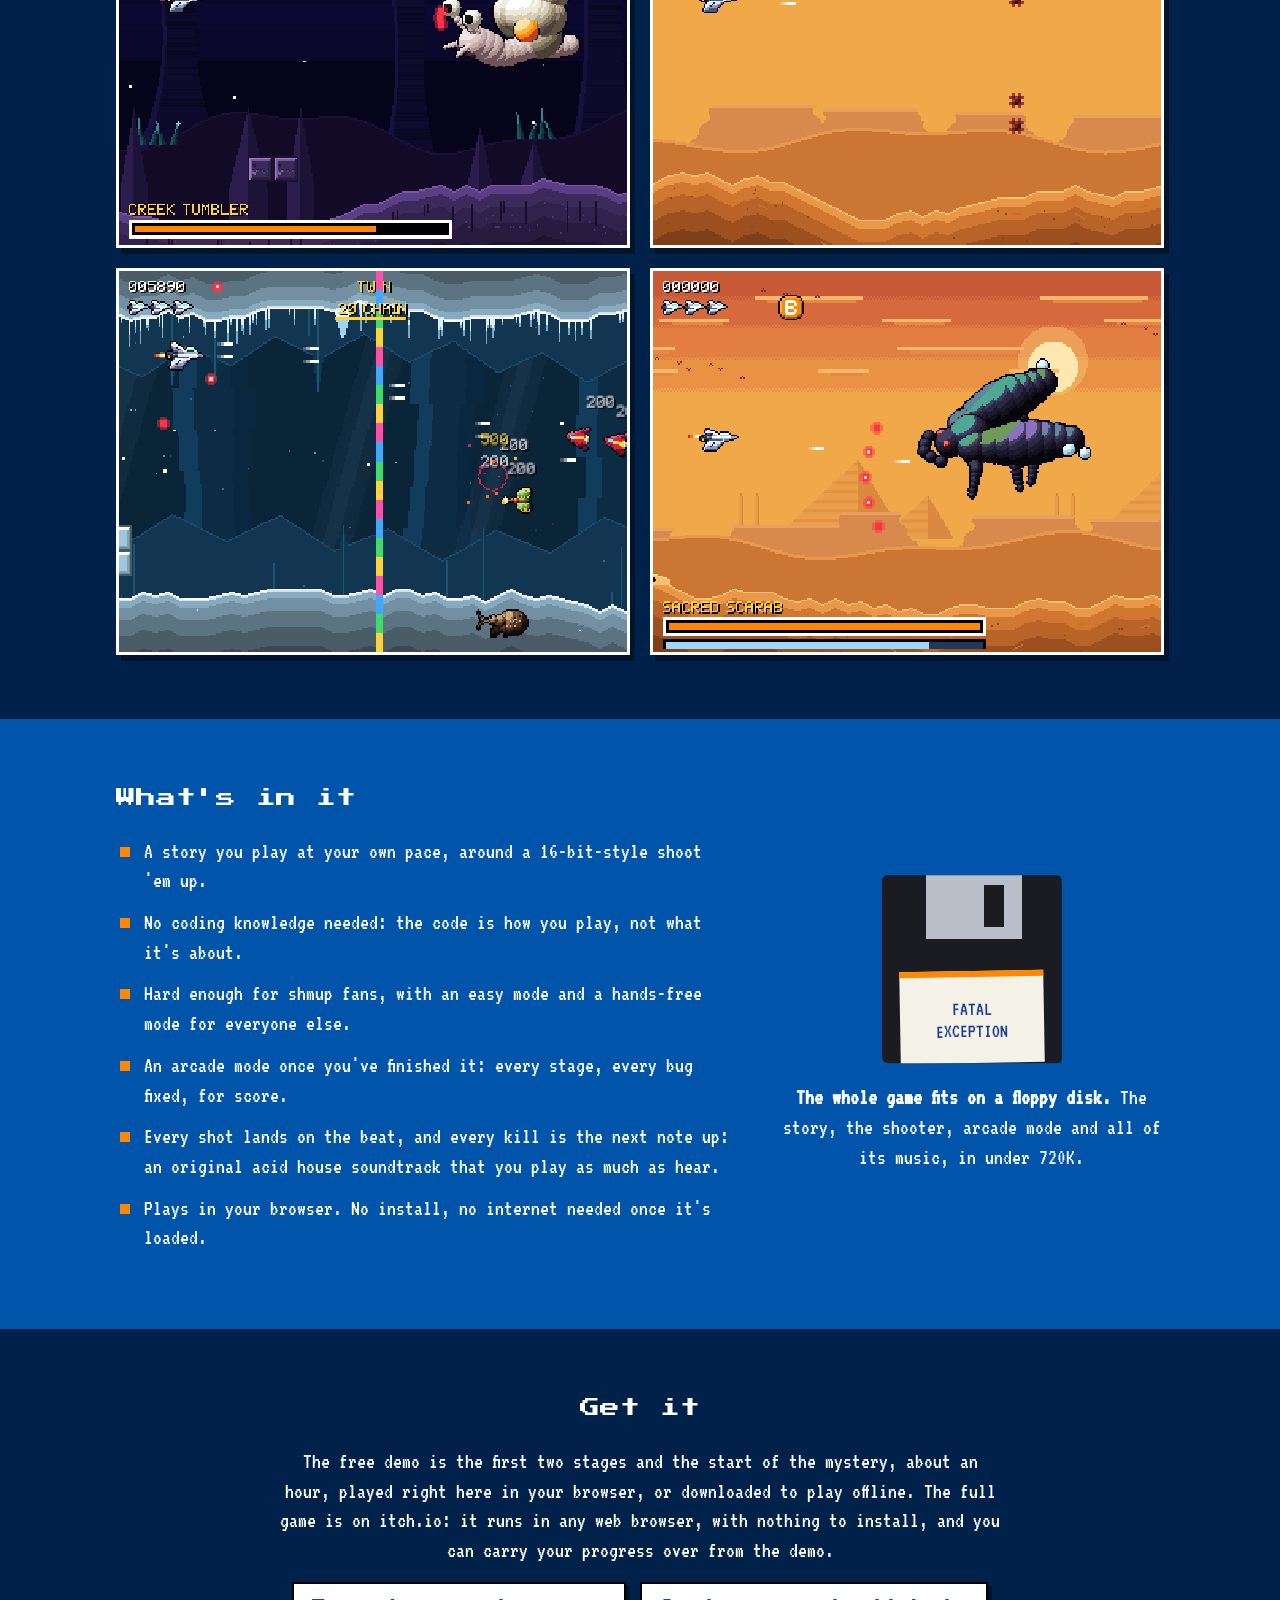
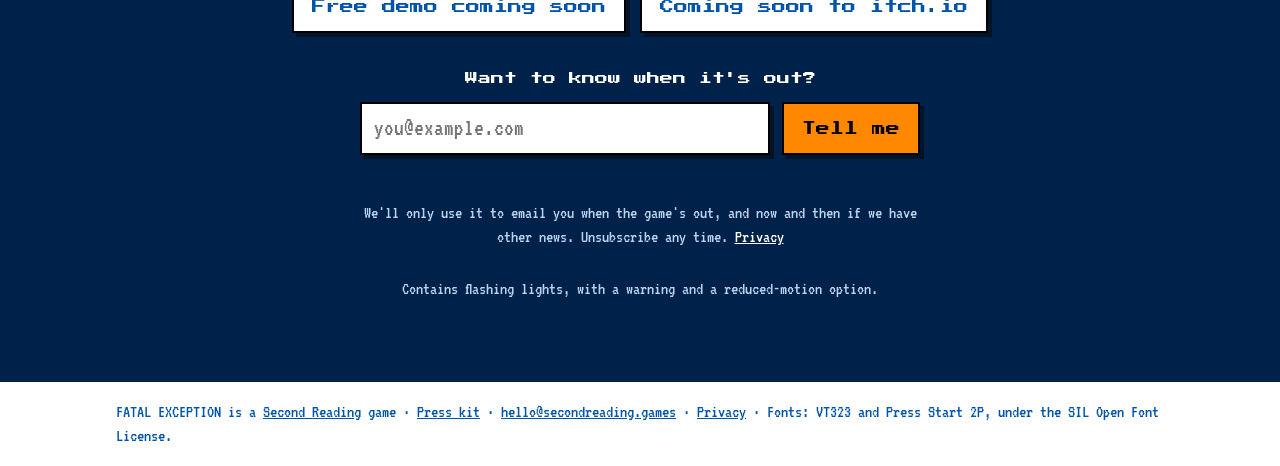
==== commit 5e8c9f80: "Revert "Fatal Exception: the game screenshots are short GIF loops now" This reverts commit 435e1b4ed" ====
--- a/fatal-exception/index.html
+++ b/fatal-exception/index.html
@@ -75,7 +75,7 @@
     <h2 class="center">Play. Crash. Fix. Investigate.</h2>
     <ol class="steps">
       <li>
-        <figure class="crt small"><picture><source srcset="shots/stage1.png" media="(prefers-reduced-motion: reduce)"><img src="shots/stage1.gif" width="320" height="240" loading="lazy" alt="Stage 1: the ship flies through a purple cave, shooting down a wave of enemy fighters."></picture></figure>
+        <figure class="crt small"><img src="shots/stage1.png" width="640" height="480" loading="lazy" alt="Stage 1: the ship flies through a purple cave, shooting a wave of enemy fighters."></figure>
         <h3><span>1</span> Play</h3>
         <p>A proper 16-bit-style shoot 'em up: waves, bosses, power-ups, a high-score table.</p>
       </li>
@@ -103,10 +103,10 @@
     <h2 class="center">Screenshots</h2>
     <div class="gallery">
       <a href="shots/bench.png" class="wide"><img src="shots/bench.png" width="1280" height="800" loading="lazy" alt="The workbench from above: the arcade board, a supergun, a USB flasher, a box of bits and a coffee, with the story told alongside."></a>
-      <a href="shots/boss1.gif" class="crt-link"><picture><source srcset="shots/boss1.png" media="(prefers-reduced-motion: reduce)"><img src="shots/boss1.gif" width="320" height="240" loading="lazy" alt="Stage 1's boss, the Creek Tumbler, a pale cave snail, bursting out of a wall of rock, its health bar along the bottom."></picture></a>
-      <a href="shots/desert.gif" class="crt-link"><picture><source srcset="shots/desert.png" media="(prefers-reduced-motion: reduce)"><img src="shots/desert.gif" width="320" height="240" loading="lazy" alt="Stage 2, the desert at sunset: a wall of mines with a gap in the middle."></picture></a>
-      <a href="shots/ice.gif" class="crt-link"><picture><source srcset="shots/ice.png" media="(prefers-reduced-motion: reduce)"><img src="shots/ice.gif" width="320" height="240" loading="lazy" alt="Stage 3, an ice cavern with icicles: a band of colours sweeps across the screen and turns the ship green, and a crystal fills the screen with pink bullets."></picture></a>
-      <a href="shots/boss2.gif" class="crt-link"><picture><source srcset="shots/boss2.png" media="(prefers-reduced-motion: reduce)"><img src="shots/boss2.gif" width="320" height="240" loading="lazy" alt="Stage 2's boss, the Sacred Scarab, a huge iridescent beetle, rising out of the desert sand and firing a ring of shots."></picture></a>
+      <a href="shots/boss1.png" class="crt-link"><img src="shots/boss1.png" width="640" height="480" loading="lazy" alt="Stage 1's boss, the Creek Tumbler, a pale cave snail, with its health bar along the bottom."></a>
+      <a href="shots/desert.png" class="crt-link"><img src="shots/desert.png" width="640" height="480" loading="lazy" alt="Stage 2, the desert at sunset: a wall of mines with a gap in the middle."></a>
+      <a href="shots/ice.png" class="crt-link"><img src="shots/ice.png" width="640" height="480" loading="lazy" alt="Stage 3, an ice cavern with icicles, and a band of colours sweeping across the screen."></a>
+      <a href="shots/boss2.png" class="crt-link"><img src="shots/boss2.png" width="640" height="480" loading="lazy" alt="Stage 2's boss, the Sacred Scarab, a huge iridescent beetle over the desert, firing a column of shots, with its health and shield bars along the bottom."></a>
     </div>
   </div>
 </section>
--- a/fatal-exception/style.css
+++ b/fatal-exception/style.css
@@ -136,4 +136,3 @@
 .signup .honey{position:absolute;left:-9999px;width:1px;height:1px;opacity:0}
 .signed-up{display:none;font-family:'Press Start 2P',monospace;font-size:14px;line-height:1.6;color:#ffd23c;margin:36px 0 28px}
 .signed-up:target,.signed-up.show{display:block}
-picture{display:block}
